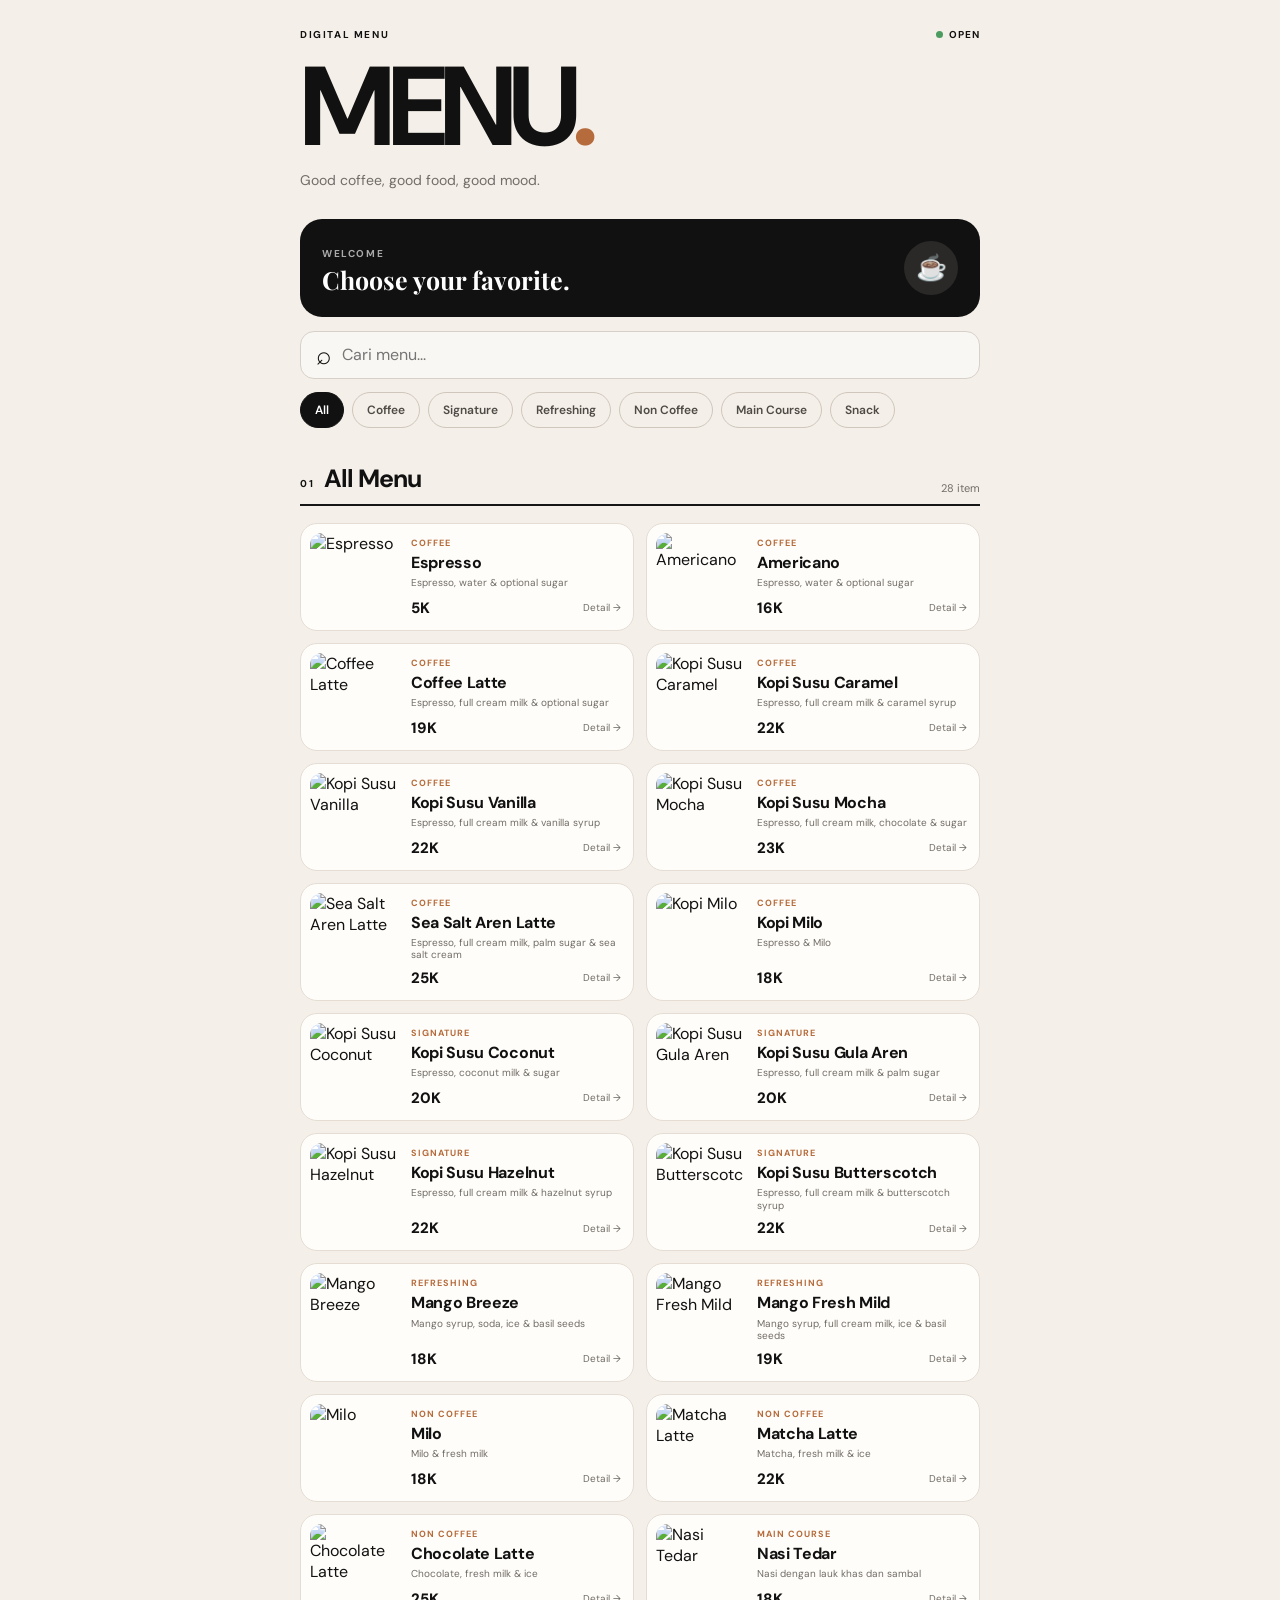
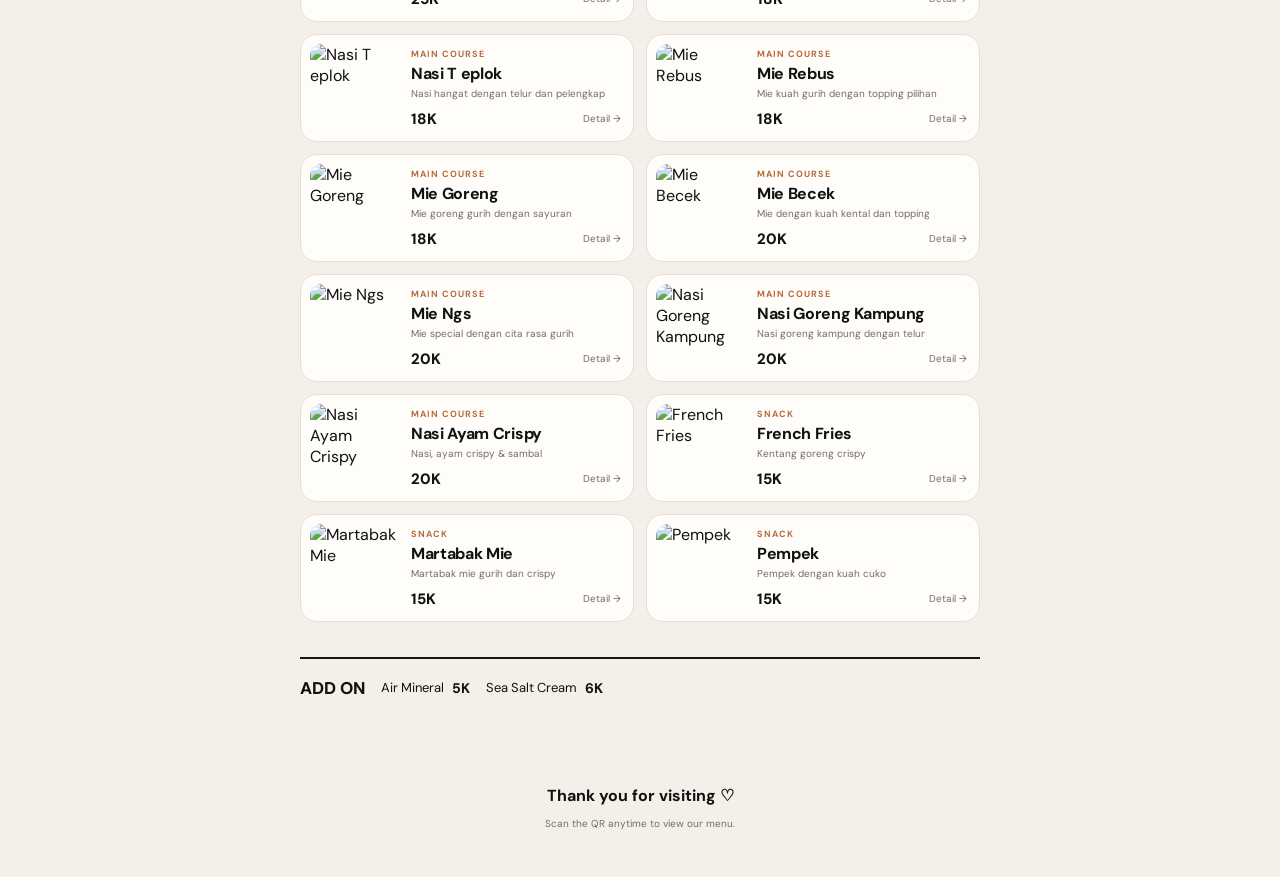
==== index.html @ cabe8463 "Add files via upload" ====
<!DOCTYPE html>
<html lang="id">
<head>
  <meta charset="UTF-8">
  <meta name="viewport" content="width=device-width, initial-scale=1.0, viewport-fit=cover">
  <meta name="theme-color" content="#f4efe8">
  <meta name="description" content="Digital menu coffee shop yang dapat dibuka melalui QR Code.">
  <title>MENU — Digital Menu</title>
  <link rel="preconnect" href="https://fonts.googleapis.com">
  <link rel="preconnect" href="https://fonts.gstatic.com" crossorigin>
  <link href="https://fonts.googleapis.com/css2?family=DM+Sans:wght@400;500;600;700&family=Playfair+Display:wght@700&display=swap" rel="stylesheet">
  <link rel="stylesheet" href="style.css">
</head>
<body>
  <header class="hero">
    <div class="hero-top">
      <span class="eyebrow">DIGITAL MENU</span>
      <span class="status-dot">OPEN</span>
    </div>
    <h1>MENU<span>.</span></h1>
    <p>Good coffee, good food, good mood.</p>
  </header>

  <main>
    <section class="welcome-card">
      <div>
        <span class="small-label">WELCOME</span>
        <h2>Choose your favorite.</h2>
      </div>
      <div class="cup-icon">☕</div>
    </section>

    <div class="search-wrap">
      <span>⌕</span>
      <input id="searchInput" type="search" placeholder="Cari menu..." aria-label="Cari menu">
    </div>

    <nav class="category-nav" id="categoryNav" aria-label="Kategori menu">
      <button class="category-btn active" data-category="all">All</button>
      <button class="category-btn" data-category="coffee">Coffee</button>
      <button class="category-btn" data-category="signature">Signature</button>
      <button class="category-btn" data-category="refreshing">Refreshing</button>
      <button class="category-btn" data-category="noncoffee">Non Coffee</button>
      <button class="category-btn" data-category="maincourse">Main Course</button>
      <button class="category-btn" data-category="snack">Snack</button>
    </nav>

    <section class="menu-section">
      <div class="section-heading">
        <div>
          <span class="section-number">01</span>
          <h2 id="sectionTitle">Coffee</h2>
        </div>
        <span id="itemCount" class="item-count"></span>
      </div>
      <div id="menuGrid" class="menu-grid"></div>
    </section>

    <section class="addon">
      <div class="addon-title">ADD ON</div>
      <div class="addon-item"><span>Air Mineral</span><strong>5K</strong></div>
      <div class="addon-item"><span>Sea Salt Cream</span><strong>6K</strong></div>
    </section>
  </main>

  <footer>
    <p>Thank you for visiting ♡</p>
    <small>Scan the QR anytime to view our menu.</small>
  </footer>

  <div id="detailModal" class="modal" aria-hidden="true">
    <div class="modal-backdrop" data-close="true"></div>
    <div class="modal-sheet">
      <button class="modal-close" data-close="true" aria-label="Tutup">×</button>
      <img id="modalImage" src="" alt="">
      <div class="modal-content">
        <span id="modalCategory" class="modal-category"></span>
        <h2 id="modalName"></h2>
        <p id="modalDescription"></p>
        <strong id="modalPrice" class="modal-price"></strong>
      </div>
    </div>
  </div>

  <script src="script.js"></script>
</body>
</html>
---- style.css ----
* {
  box-sizing: border-box;
  margin: 0;
  padding: 0;
}

:root {
  --bg: #f4efe8;
  --card: #fffdf9;
  --ink: #111111;
  --muted: #716d67;
  --line: #161616;
  --accent: #b56b3c;
  --soft: #e9e0d6;
}

html {
  scroll-behavior: smooth;
}

body {
  min-height: 100vh;
  background: var(--bg);
  color: var(--ink);
  font-family: "DM Sans", Arial, sans-serif;
}

button,
input {
  font: inherit;
}

.hero {
  padding: 28px 20px 30px;
  max-width: 720px;
  margin: 0 auto;
}

.hero-top {
  display: flex;
  align-items: center;
  justify-content: space-between;
  margin-bottom: 22px;
}

.eyebrow,
.small-label,
.section-number {
  font-size: 10px;
  font-weight: 700;
  letter-spacing: .16em;
}

.status-dot {
  font-size: 10px;
  font-weight: 700;
  letter-spacing: .1em;
  display: inline-flex;
  align-items: center;
  gap: 6px;
}

.status-dot::before {
  content: "";
  width: 7px;
  height: 7px;
  border-radius: 50%;
  background: #4c9b60;
}

.hero h1 {
  font-size: clamp(64px, 19vw, 112px);
  line-height: .8;
  letter-spacing: -.065em;
  font-weight: 700;
}

.hero h1 span {
  color: var(--accent);
}

.hero p {
  margin-top: 18px;
  color: var(--muted);
  font-size: 14px;
}

main {
  max-width: 720px;
  margin: 0 auto;
  padding: 0 20px 40px;
}

.welcome-card {
  background: var(--ink);
  color: white;
  border-radius: 22px;
  padding: 22px;
  display: flex;
  align-items: center;
  justify-content: space-between;
  margin-bottom: 14px;
}

.welcome-card h2 {
  margin-top: 5px;
  font-family: "Playfair Display", Georgia, serif;
  font-size: 25px;
  line-height: 1.05;
}

.welcome-card .small-label {
  color: #aaa;
}

.cup-icon {
  width: 54px;
  height: 54px;
  border-radius: 50%;
  display: grid;
  place-items: center;
  background: #2a2927;
  font-size: 25px;
}

.search-wrap {
  height: 48px;
  display: flex;
  align-items: center;
  gap: 10px;
  padding: 0 15px;
  border: 1px solid #d7d0c8;
  background: rgba(255,255,255,.5);
  border-radius: 14px;
  margin-bottom: 13px;
}

.search-wrap span {
  font-size: 26px;
  line-height: 1;
}

.search-wrap input {
  width: 100%;
  border: 0;
  outline: 0;
  background: transparent;
  color: var(--ink);
}

.category-nav {
  display: flex;
  gap: 8px;
  overflow-x: auto;
  scrollbar-width: none;
  padding-bottom: 4px;
  margin-bottom: 30px;
}

.category-nav::-webkit-scrollbar {
  display: none;
}

.category-btn {
  flex: 0 0 auto;
  border: 1px solid #cfc6bc;
  background: transparent;
  color: #4e4a45;
  border-radius: 999px;
  padding: 9px 14px;
  font-size: 12px;
  font-weight: 600;
  cursor: pointer;
}

.category-btn.active {
  background: var(--ink);
  border-color: var(--ink);
  color: white;
}

.section-heading {
  display: flex;
  justify-content: space-between;
  align-items: end;
  border-bottom: 2px solid var(--line);
  padding-bottom: 9px;
  margin-bottom: 17px;
}

.section-heading > div {
  display: flex;
  align-items: baseline;
  gap: 10px;
}

.section-heading h2 {
  font-size: 25px;
  letter-spacing: -.04em;
}

.item-count {
  font-size: 11px;
  color: var(--muted);
}

.menu-grid {
  display: grid;
  grid-template-columns: 1fr;
  gap: 12px;
}

.menu-card {
  display: grid;
  grid-template-columns: 92px 1fr;
  gap: 13px;
  background: var(--card);
  border: 1px solid #e5ddd4;
  border-radius: 17px;
  padding: 9px;
  cursor: pointer;
  transition: transform .2s ease, box-shadow .2s ease;
}

.menu-card:active {
  transform: scale(.985);
}

.menu-card:hover {
  box-shadow: 0 8px 25px rgba(30, 22, 16, .07);
}

.menu-card img {
  width: 92px;
  height: 92px;
  border-radius: 12px;
  object-fit: cover;
}

.menu-info {
  min-width: 0;
  padding: 4px 3px 3px 0;
  display: flex;
  flex-direction: column;
}

.menu-category {
  color: var(--accent);
  font-size: 9px;
  font-weight: 700;
  letter-spacing: .11em;
  text-transform: uppercase;
  margin-bottom: 5px;
}

.menu-name {
  font-size: 16px;
  font-weight: 700;
  line-height: 1.15;
  letter-spacing: -.02em;
}

.menu-desc {
  color: var(--muted);
  font-size: 10px;
  line-height: 1.25;
  margin-top: 5px;
  display: -webkit-box;
  -webkit-line-clamp: 2;
  -webkit-box-orient: vertical;
  overflow: hidden;
}

.menu-bottom {
  margin-top: auto;
  padding-top: 6px;
  display: flex;
  justify-content: space-between;
  align-items: center;
}

.price {
  font-size: 15px;
  font-weight: 800;
}

.detail-link {
  font-size: 10px;
  color: var(--muted);
}

.addon {
  margin-top: 35px;
  padding: 18px 0;
  border-top: 2px solid var(--line);
  display: flex;
  align-items: center;
  gap: 16px;
  flex-wrap: wrap;
}

.addon-title {
  font-weight: 800;
  font-size: 17px;
}

.addon-item {
  display: flex;
  align-items: center;
  gap: 8px;
  font-size: 13px;
}

.addon-item strong {
  font-size: 14px;
}

footer {
  text-align: center;
  padding: 28px 20px 45px;
  color: var(--muted);
}

footer p {
  color: var(--ink);
  font-weight: 700;
  margin-bottom: 5px;
}

footer small {
  font-size: 10px;
}

.modal {
  position: fixed;
  inset: 0;
  z-index: 50;
  display: none;
}

.modal.show {
  display: block;
}

.modal-backdrop {
  position: absolute;
  inset: 0;
  background: rgba(0,0,0,.55);
  backdrop-filter: blur(4px);
}

.modal-sheet {
  position: absolute;
  left: 50%;
  bottom: 0;
  width: min(100%, 720px);
  transform: translateX(-50%);
  background: var(--card);
  border-radius: 24px 24px 0 0;
  overflow: hidden;
  animation: slideUp .25s ease;
}

.modal-sheet > img {
  width: 100%;
  height: 230px;
  object-fit: cover;
}

.modal-content {
  padding: 20px 22px 28px;
}

.modal-category {
  color: var(--accent);
  font-size: 10px;
  font-weight: 800;
  letter-spacing: .12em;
  text-transform: uppercase;
}

.modal-content h2 {
  font-size: 28px;
  margin: 5px 0 7px;
}

.modal-content p {
  color: var(--muted);
  font-size: 13px;
  line-height: 1.5;
}

.modal-price {
  display: block;
  margin-top: 17px;
  font-size: 20px;
}

.modal-close {
  position: absolute;
  z-index: 2;
  top: 12px;
  right: 12px;
  width: 38px;
  height: 38px;
  border: 0;
  border-radius: 50%;
  background: rgba(0,0,0,.6);
  color: white;
  font-size: 25px;
  cursor: pointer;
}

.empty {
  padding: 35px 10px;
  text-align: center;
  color: var(--muted);
  font-size: 13px;
}

@keyframes slideUp {
  from { transform: translate(-50%, 30px); opacity: 0; }
  to { transform: translate(-50%, 0); opacity: 1; }
}

@media (min-width: 600px) {
  .menu-grid {
    grid-template-columns: 1fr 1fr;
  }

  .menu-card {
    grid-template-columns: 88px 1fr;
  }

  .menu-card img {
    width: 88px;
    height: 88px;
  }
}
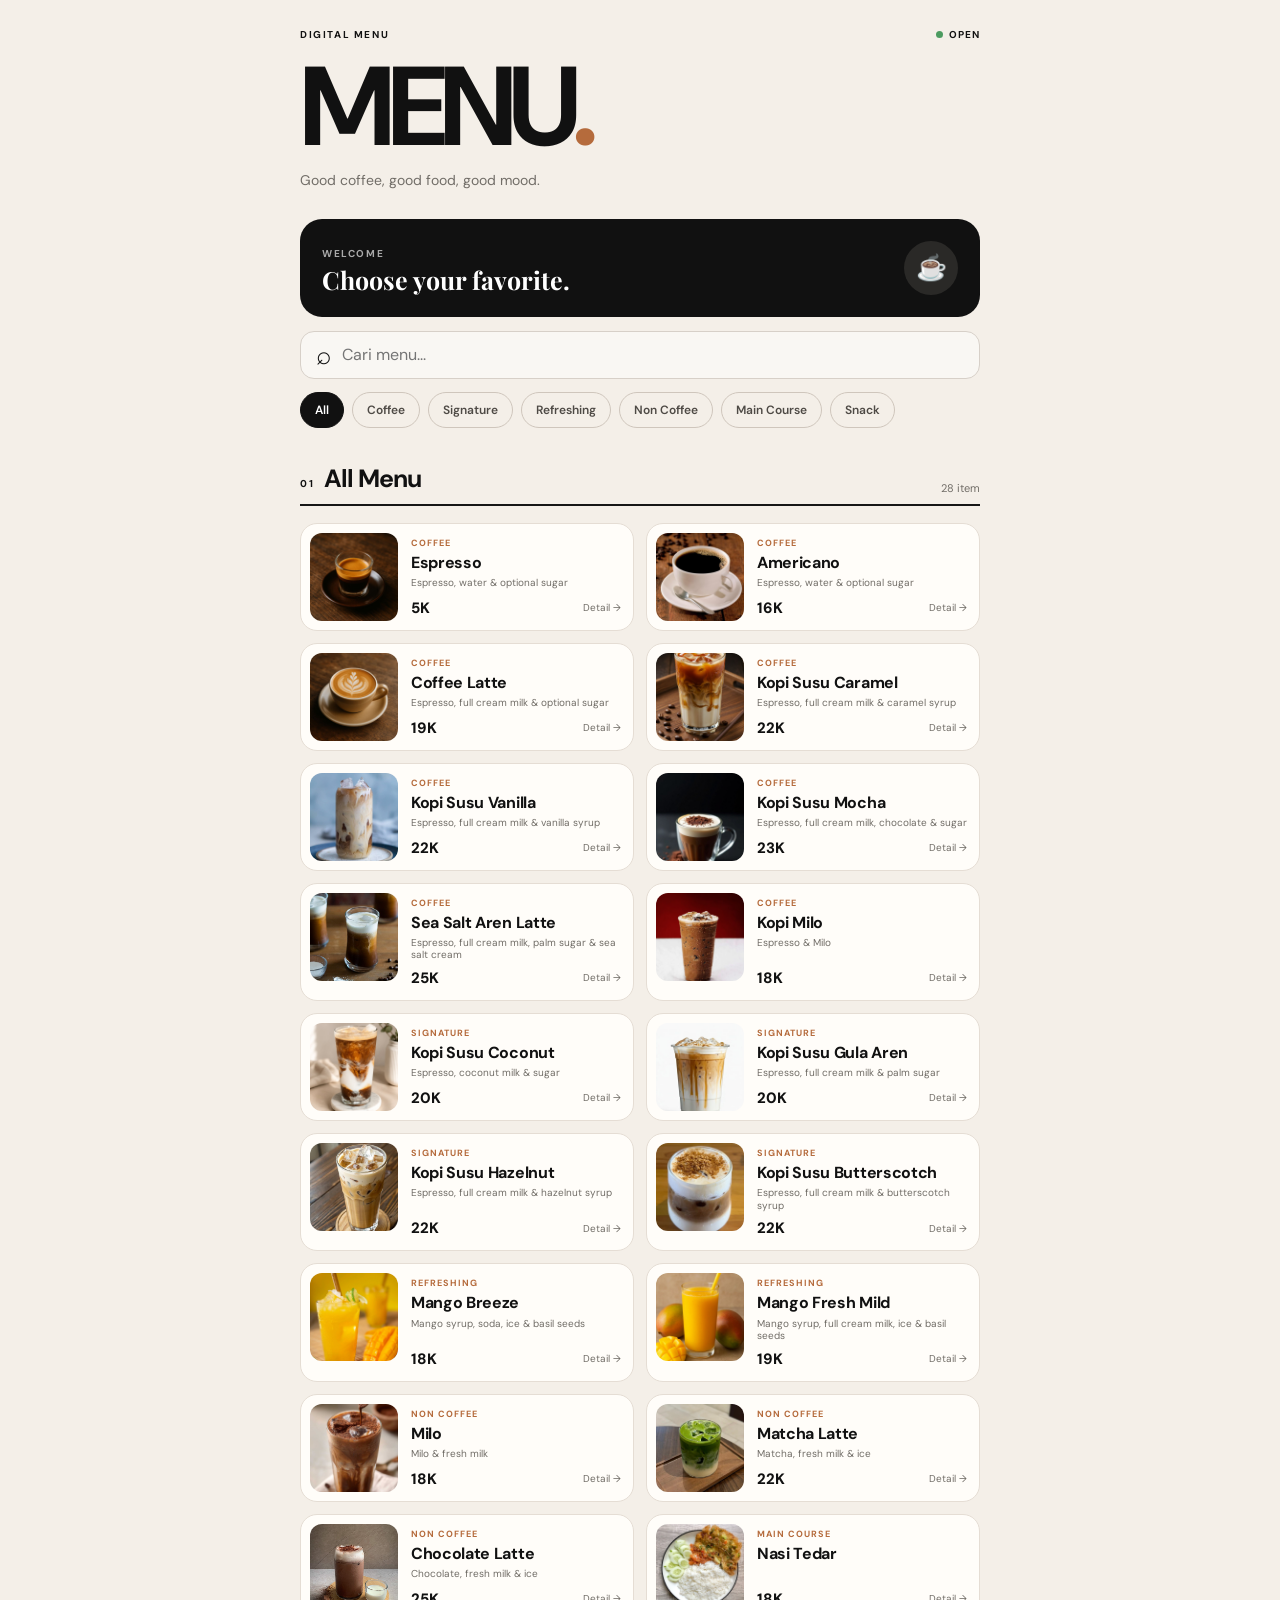
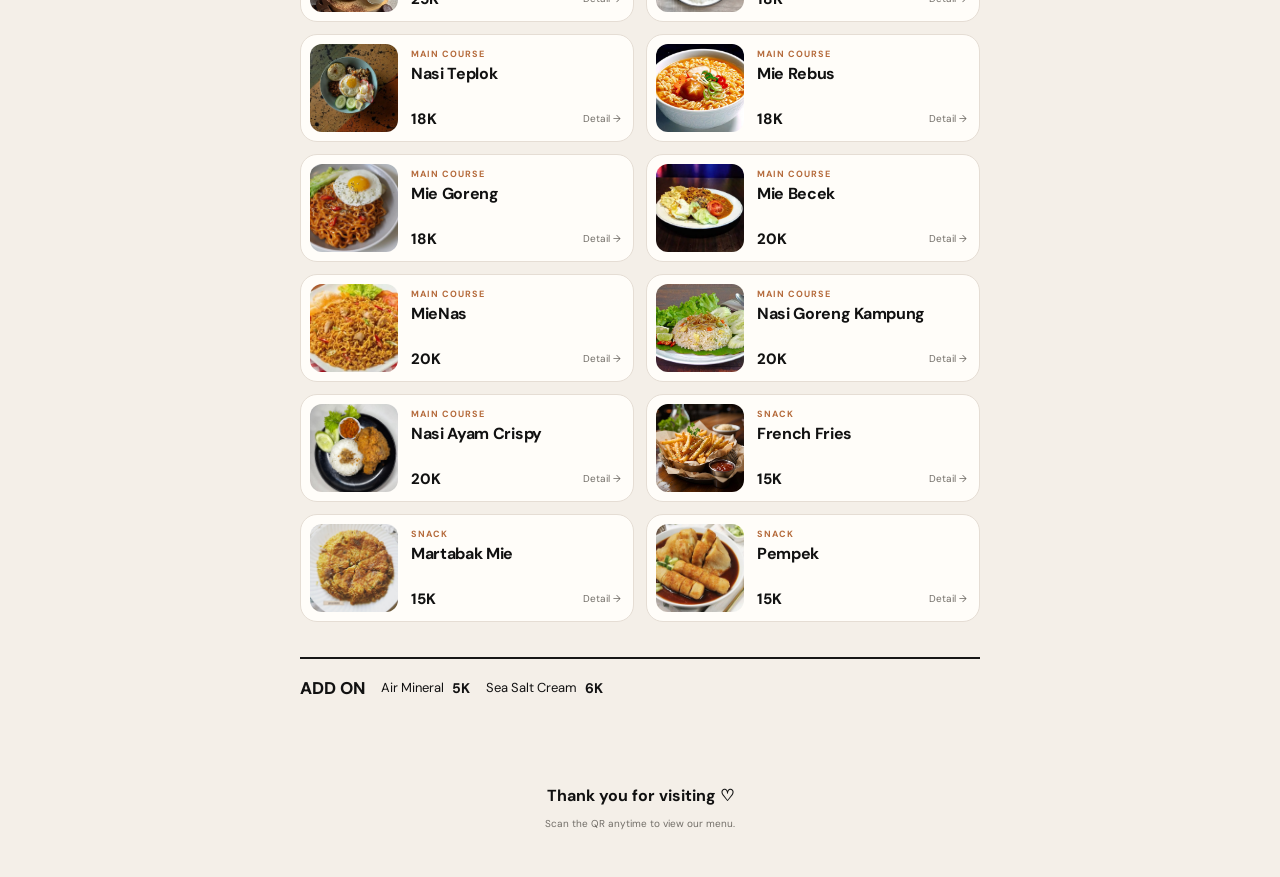
==== commit b3945f63: "Update menu description" ====
--- a/index.html
+++ b/index.html
@@ -5,7 +5,7 @@
   <meta name="viewport" content="width=device-width, initial-scale=1.0, viewport-fit=cover">
   <meta name="theme-color" content="#f4efe8">
   <meta name="description" content="Digital menu coffee shop yang dapat dibuka melalui QR Code.">
-  <title>MENU — Digital Menu</title>
+  <title>MENU</title>
   <link rel="preconnect" href="https://fonts.googleapis.com">
   <link rel="preconnect" href="https://fonts.gstatic.com" crossorigin>
   <link href="https://fonts.googleapis.com/css2?family=DM+Sans:wght@400;500;600;700&family=Playfair+Display:wght@700&display=swap" rel="stylesheet">
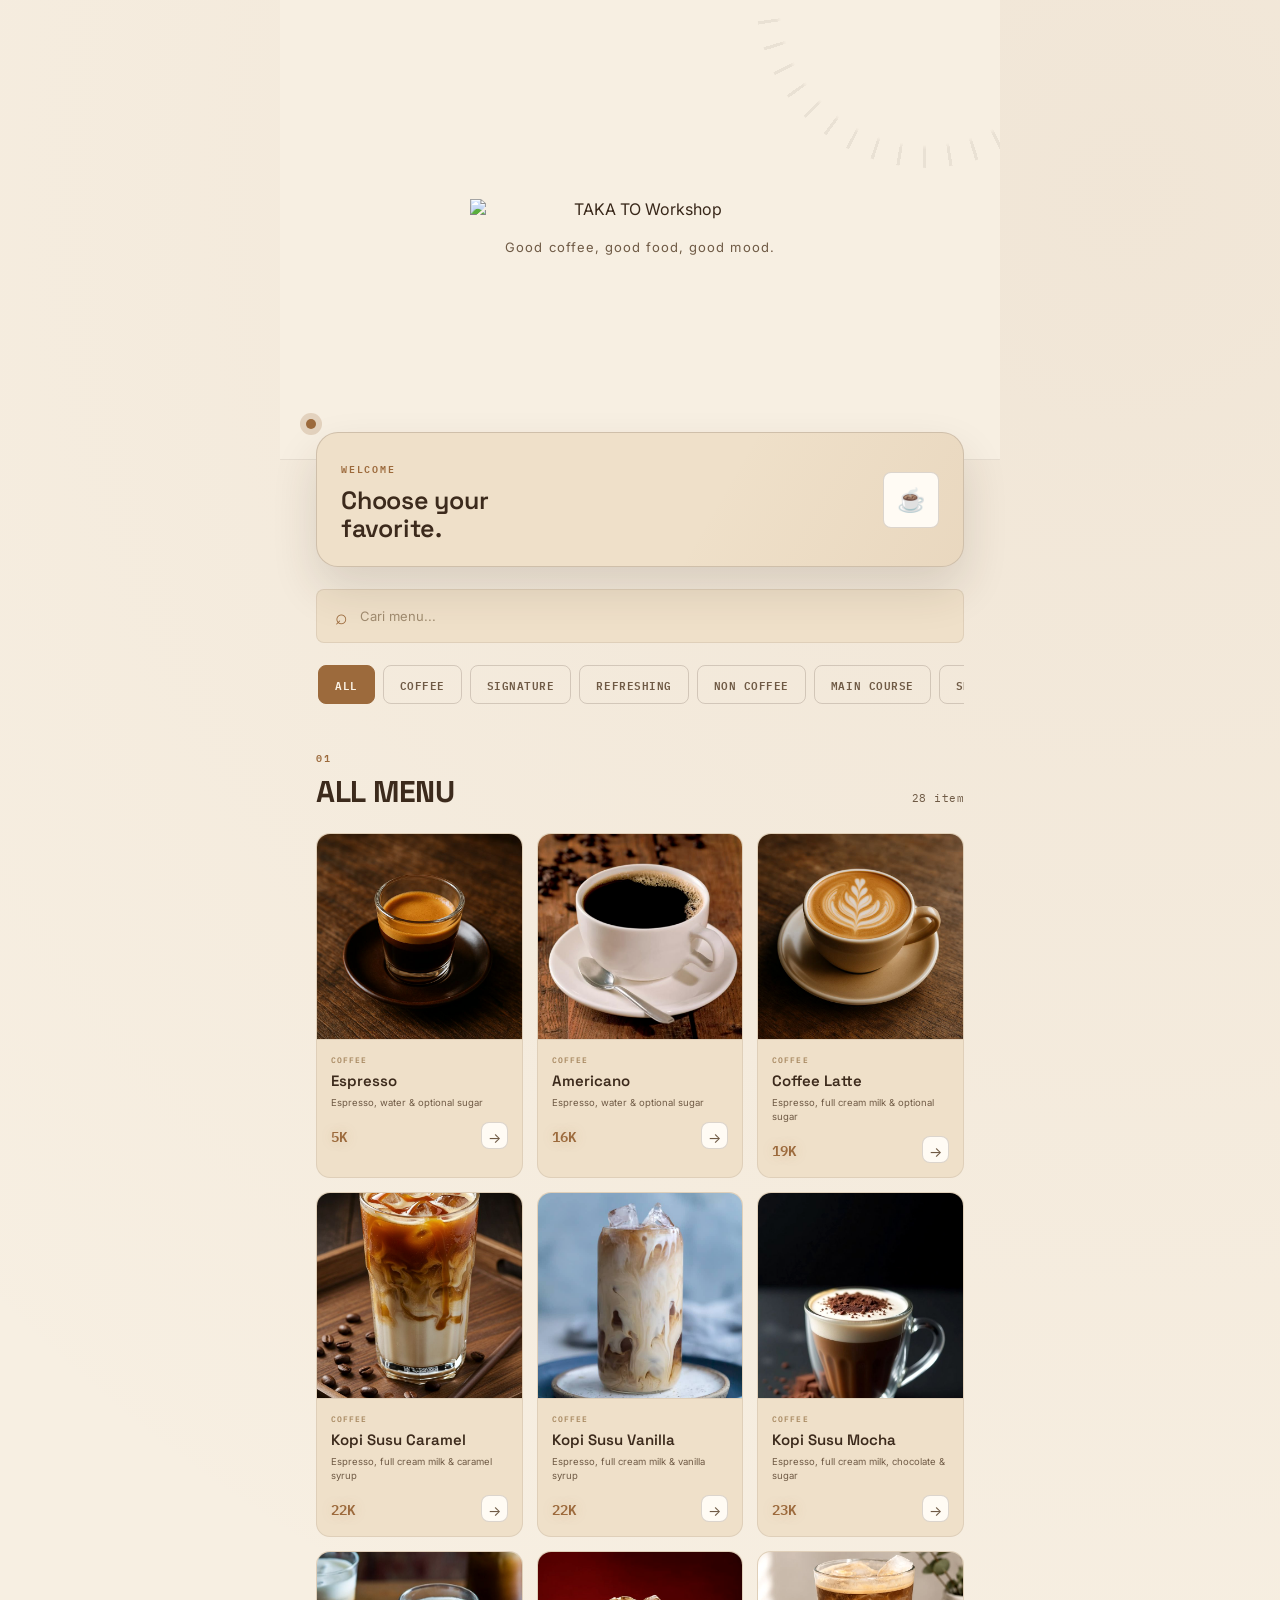
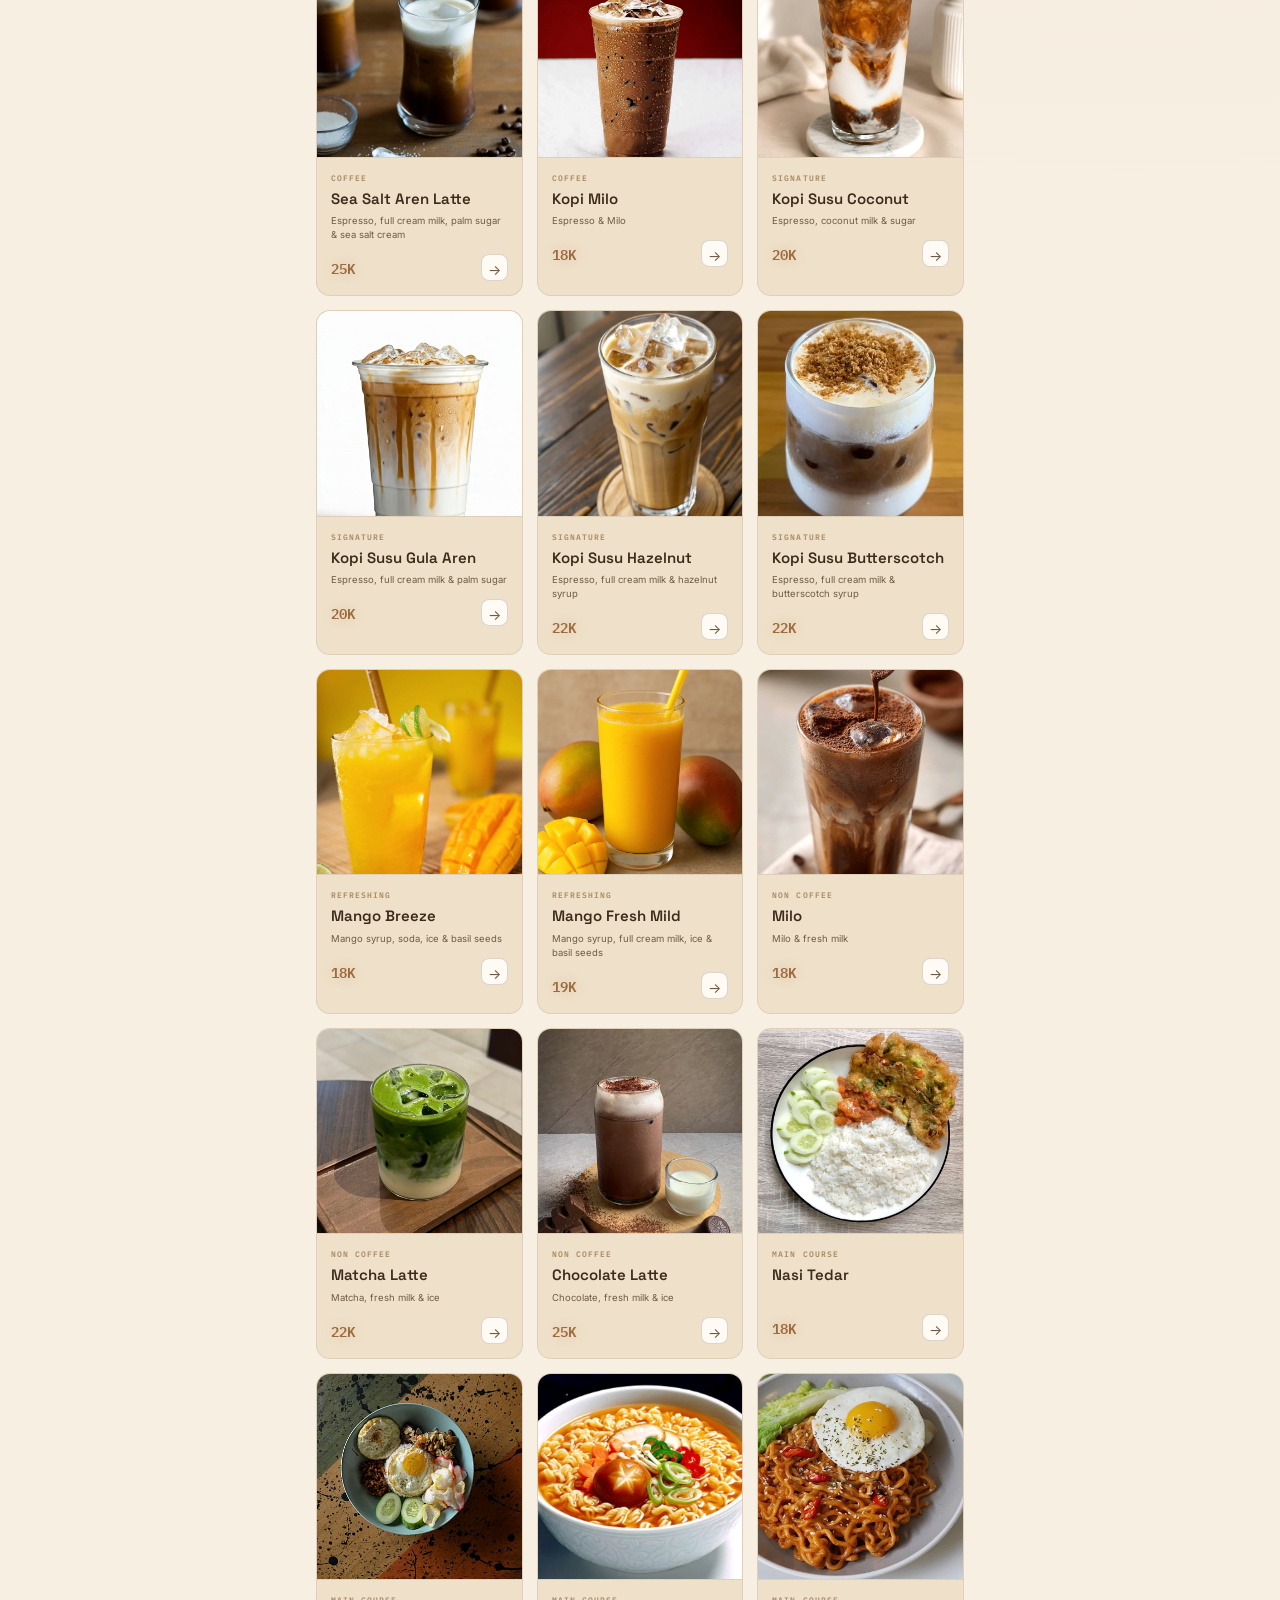
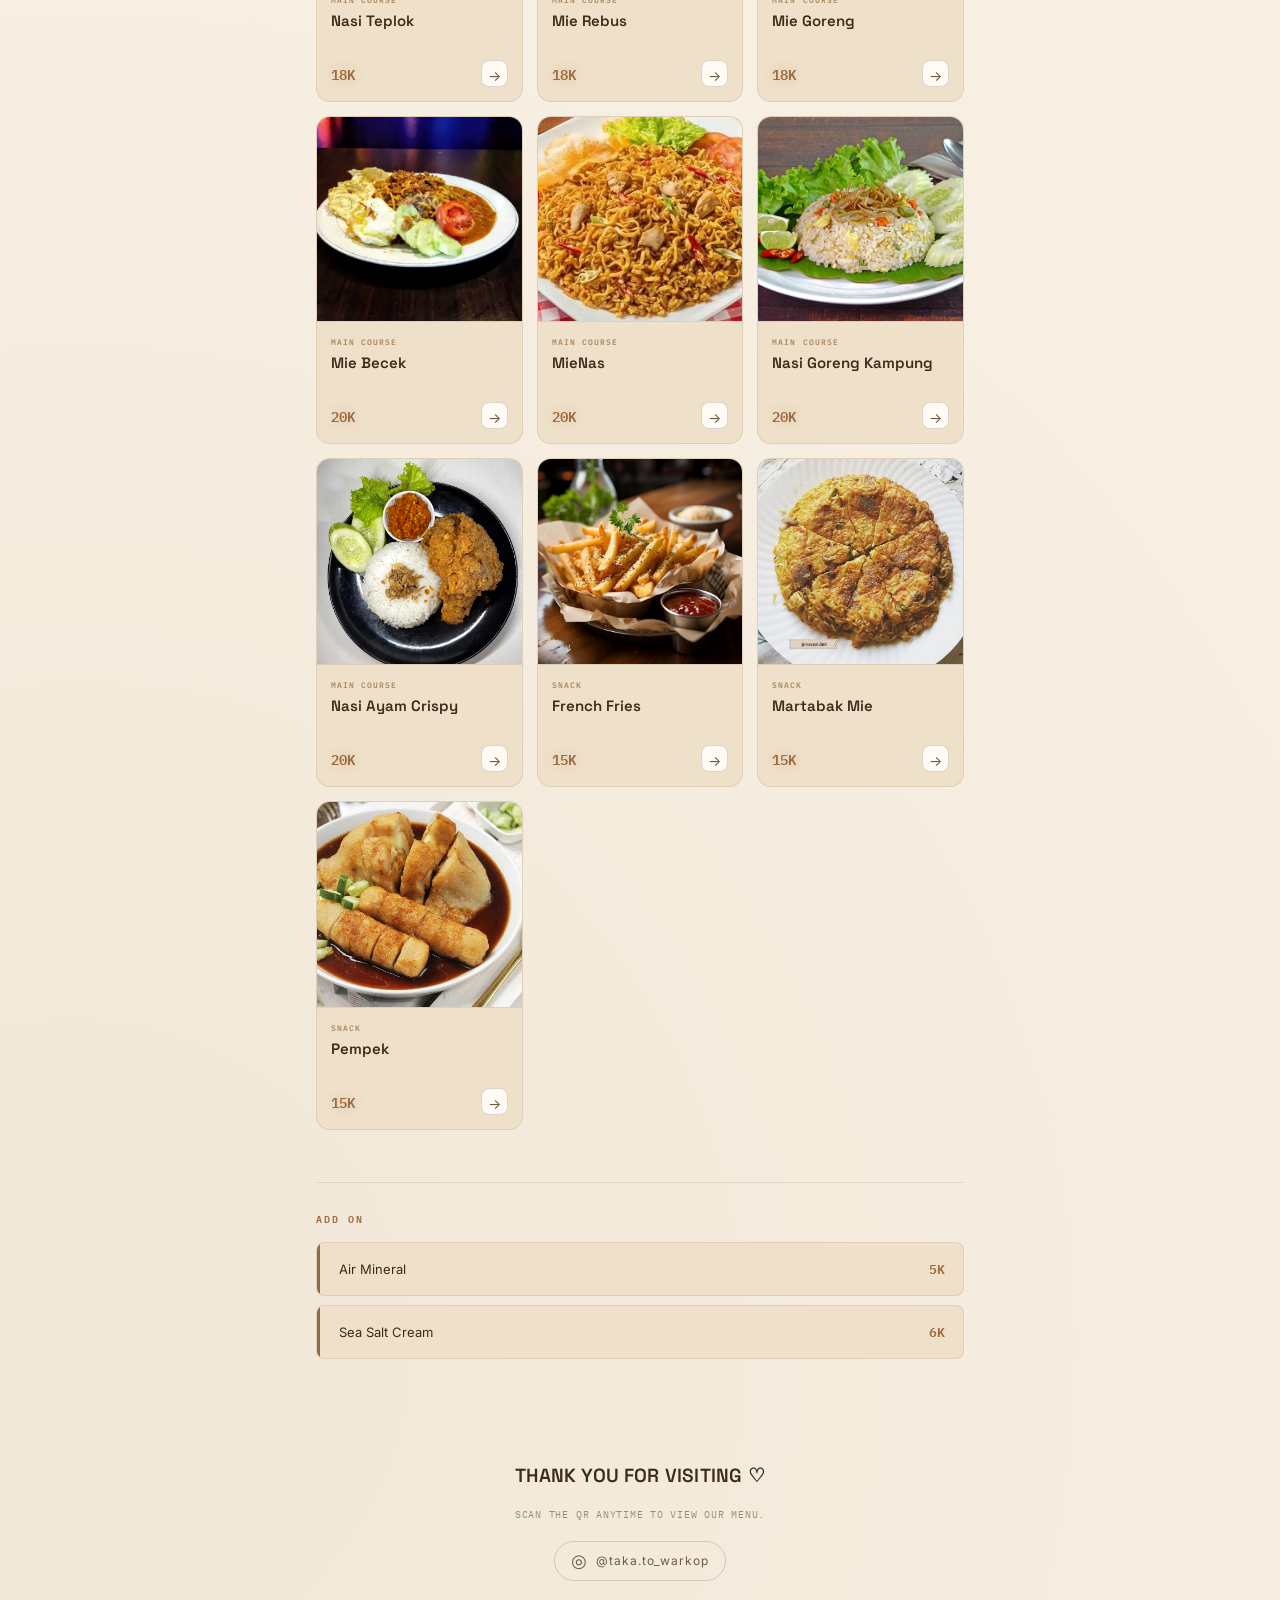
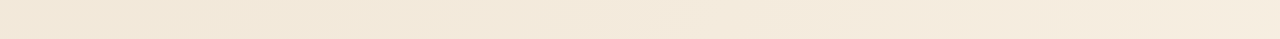
==== commit 9e24f196: "Add files via upload" ====
--- a/index.html
+++ b/index.html
@@ -1,87 +1,244 @@
-<!DOCTYPE html>
-<html lang="id">
-<head>
-  <meta charset="UTF-8">
-  <meta name="viewport" content="width=device-width, initial-scale=1.0, viewport-fit=cover">
-  <meta name="theme-color" content="#f4efe8">
-  <meta name="description" content="Digital menu coffee shop yang dapat dibuka melalui QR Code.">
-  <title>MENU</title>
-  <link rel="preconnect" href="https://fonts.googleapis.com">
-  <link rel="preconnect" href="https://fonts.gstatic.com" crossorigin>
-  <link href="https://fonts.googleapis.com/css2?family=DM+Sans:wght@400;500;600;700&family=Playfair+Display:wght@700&display=swap" rel="stylesheet">
-  <link rel="stylesheet" href="style.css">
-</head>
-<body>
-  <header class="hero">
-    <div class="hero-top">
-      <span class="eyebrow">DIGITAL MENU</span>
-      <span class="status-dot">OPEN</span>
-    </div>
-    <h1>MENU<span>.</span></h1>
-    <p>Good coffee, good food, good mood.</p>
-  </header>
-
-  <main>
-    <section class="welcome-card">
-      <div>
-        <span class="small-label">WELCOME</span>
-        <h2>Choose your favorite.</h2>
-      </div>
-      <div class="cup-icon">☕</div>
-    </section>
-
-    <div class="search-wrap">
-      <span>⌕</span>
-      <input id="searchInput" type="search" placeholder="Cari menu..." aria-label="Cari menu">
-    </div>
-
-    <nav class="category-nav" id="categoryNav" aria-label="Kategori menu">
-      <button class="category-btn active" data-category="all">All</button>
-      <button class="category-btn" data-category="coffee">Coffee</button>
-      <button class="category-btn" data-category="signature">Signature</button>
-      <button class="category-btn" data-category="refreshing">Refreshing</button>
-      <button class="category-btn" data-category="noncoffee">Non Coffee</button>
-      <button class="category-btn" data-category="maincourse">Main Course</button>
-      <button class="category-btn" data-category="snack">Snack</button>
-    </nav>
-
-    <section class="menu-section">
-      <div class="section-heading">
-        <div>
-          <span class="section-number">01</span>
-          <h2 id="sectionTitle">Coffee</h2>
-        </div>
-        <span id="itemCount" class="item-count"></span>
-      </div>
-      <div id="menuGrid" class="menu-grid"></div>
-    </section>
-
-    <section class="addon">
-      <div class="addon-title">ADD ON</div>
-      <div class="addon-item"><span>Air Mineral</span><strong>5K</strong></div>
-      <div class="addon-item"><span>Sea Salt Cream</span><strong>6K</strong></div>
-    </section>
-  </main>
-
-  <footer>
-    <p>Thank you for visiting ♡</p>
-    <small>Scan the QR anytime to view our menu.</small>
-  </footer>
-
-  <div id="detailModal" class="modal" aria-hidden="true">
-    <div class="modal-backdrop" data-close="true"></div>
-    <div class="modal-sheet">
-      <button class="modal-close" data-close="true" aria-label="Tutup">×</button>
-      <img id="modalImage" src="" alt="">
-      <div class="modal-content">
-        <span id="modalCategory" class="modal-category"></span>
-        <h2 id="modalName"></h2>
-        <p id="modalDescription"></p>
-        <strong id="modalPrice" class="modal-price"></strong>
-      </div>
-    </div>
-  </div>
-
-  <script src="script.js"></script>
-</body>
-</html>
+<!DOCTYPE html>
+<html lang="id">
+<head>
+  <meta charset="UTF-8">
+  <meta name="viewport" content="width=device-width, initial-scale=1.0, viewport-fit=cover">
+  <meta name="theme-color" content="#f7efe2">
+  <meta name="description" content="Digital menu coffee shop yang dapat dibuka melalui QR Code.">
+
+  <title>TAKATO - MENU</title>
+
+  <link rel="preconnect" href="https://fonts.googleapis.com">
+  <link rel="preconnect" href="https://fonts.gstatic.com" crossorigin>
+  <link href="https://fonts.googleapis.com/css2?family=DM+Sans:wght@400;500;600;700&family=Playfair+Display:wght@700&display=swap" rel="stylesheet">
+
+  <link rel="stylesheet" href="style.css">
+</head>
+
+<body>
+
+  <!-- HERO -->
+  <header class="hero">
+
+    <div class="logo-wrapper">
+      <img 
+        src="assets/logo-takato.png" 
+        alt="TAKA TO Workshop"
+        class="logo"
+      >
+    </div>
+
+    <p class="hero-description">
+      Good coffee, good food, good mood.
+    </p>
+
+  </header>
+
+
+  <main>
+
+    <!-- WELCOME -->
+    <section class="welcome-card">
+      <div>
+        <span class="small-label">WELCOME</span>
+        <h2>Choose your favorite.</h2>
+      </div>
+
+      <div class="cup-icon">☕</div>
+    </section>
+
+
+    <!-- SEARCH -->
+    <div class="search-wrap">
+      <span>⌕</span>
+
+      <input
+        id="searchInput"
+        type="search"
+        placeholder="Cari menu..."
+        aria-label="Cari menu"
+      >
+    </div>
+
+
+    <!-- CATEGORY -->
+    <nav
+      class="category-nav"
+      id="categoryNav"
+      aria-label="Kategori menu"
+    >
+
+      <button
+        class="category-btn active"
+        data-category="all"
+      >
+        All
+      </button>
+
+      <button
+        class="category-btn"
+        data-category="coffee"
+      >
+        Coffee
+      </button>
+
+      <button
+        class="category-btn"
+        data-category="signature"
+      >
+        Signature
+      </button>
+
+      <button
+        class="category-btn"
+        data-category="refreshing"
+      >
+        Refreshing
+      </button>
+
+      <button
+        class="category-btn"
+        data-category="noncoffee"
+      >
+        Non Coffee
+      </button>
+
+      <button
+        class="category-btn"
+        data-category="maincourse"
+      >
+        Main Course
+      </button>
+
+      <button
+        class="category-btn"
+        data-category="snack"
+      >
+        Snack
+      </button>
+
+    </nav>
+
+
+    <!-- MENU -->
+    <section class="menu-section">
+
+      <div class="section-heading">
+
+        <div>
+          <span class="section-number">01</span>
+
+          <h2 id="sectionTitle">
+            Coffee
+          </h2>
+        </div>
+
+        <span
+          id="itemCount"
+          class="item-count"
+        ></span>
+
+      </div>
+
+
+      <div
+        id="menuGrid"
+        class="menu-grid"
+      ></div>
+
+    </section>
+
+
+    <!-- ADD ON -->
+    <section class="addon">
+
+      <div class="addon-title">
+        ADD ON
+      </div>
+
+      <div class="addon-item">
+        <span>Air Mineral</span>
+        <strong>5K</strong>
+      </div>
+
+      <div class="addon-item">
+        <span>Sea Salt Cream</span>
+        <strong>6K</strong>
+      </div>
+
+    </section>
+
+  </main>
+
+
+  <!-- FOOTER -->
+<footer>
+  <p>Thank you for visiting ♡</p>
+  
+  <small>Scan the QR anytime to view our menu.</small>
+  
+  <a href="https://www.instagram.com/taka.to_warkop/" target="_blank" rel="noopener noreferrer" class="instagram-link">
+    <span class="instagram-icon">◎</span>
+    @taka.to_warkop
+  </a>
+</footer>
+
+
+  <!-- DETAIL MODAL -->
+  <div
+    id="detailModal"
+    class="modal"
+    aria-hidden="true"
+  >
+
+    <div
+      class="modal-backdrop"
+      data-close="true"
+    ></div>
+
+
+    <div class="modal-sheet">
+
+      <button
+        class="modal-close"
+        data-close="true"
+        aria-label="Tutup"
+      >
+        ×
+      </button>
+
+
+      <img
+        id="modalImage"
+        src=""
+        alt=""
+      >
+
+
+      <div class="modal-content">
+
+        <span
+          id="modalCategory"
+          class="modal-category"
+        ></span>
+
+        <h2 id="modalName"></h2>
+
+        <p id="modalDescription"></p>
+
+        <strong
+          id="modalPrice"
+          class="modal-price"
+        ></strong>
+
+      </div>
+
+    </div>
+
+  </div>
+
+
+  <script src="script.js"></script>
+
+</body>
+</html>
--- a/style.css
+++ b/style.css
@@ -1,439 +1,1130 @@
+@import url('https://fonts.googleapis.com/css2?family=Space+Grotesk:wght@500;600;700&family=Inter:wght@400;500;600&family=IBM+Plex+Mono:wght@500;600&display=swap');
+ 
+ 
+/* RESET & ROOT */
+ 
 * {
-  box-sizing: border-box;
   margin: 0;
   padding: 0;
-}
-
+  box-sizing: border-box;
+}
+ 
 :root {
-  --bg: #f4efe8;
-  --card: #fffdf9;
-  --ink: #111111;
-  --muted: #716d67;
-  --line: #161616;
-  --accent: #b56b3c;
-  --soft: #e9e0d6;
-}
-
+  /* -- ruang & panel: krem hangat, senada dengan latar logo -- */
+  --bg: #f7efe2;
+  --panel: #fffbf4;
+  --panel-soft: #efe0c9;
+  --panel-line: #ddc7a3;
+ 
+  /* -- teks: coklat kopi tua, senada dengan tinta logo -- */
+  --ink: #3c2a1c;
+  --ink-soft: #6f5a45;
+  --ink-faint: #a08b6f;
+ 
+  /* -- aksen coklat kopi (amber) & taupe lembut (steel) -- */
+  --amber: #9c6a3c;
+  --amber-dim: #7a4f28;
+  --amber-glow: rgba(156, 106, 60, 0.22);
+  --on-amber: #fbf3e6;
+ 
+  --steel: #a98a63;
+  --steel-dim: #8a6c4c;
+ 
+  --line: rgba(60, 42, 28, 0.09);
+  --line-strong: rgba(60, 42, 28, 0.18);
+ 
+  --radius-lg: 22px;
+  --radius-md: 14px;
+  --radius-sm: 8px;
+ 
+  --shadow: 0 22px 46px rgba(60, 42, 28, 0.14);
+ 
+  --font-display: "Space Grotesk", "Arial Narrow", sans-serif;
+  --font-body: "Inter", sans-serif;
+  --font-mono: "IBM Plex Mono", "Courier New", monospace;
+}
+ 
 html {
   scroll-behavior: smooth;
 }
-
+ 
+@media (prefers-reduced-motion: reduce) {
+  html {
+    scroll-behavior: auto;
+  }
+  * {
+    animation-duration: 0.01ms !important;
+    transition-duration: 0.01ms !important;
+  }
+}
+ 
 body {
   min-height: 100vh;
-  background: var(--bg);
+ 
+  background:
+    radial-gradient(circle at 88% 4%, rgba(156, 106, 60, 0.07), transparent 34%),
+    radial-gradient(circle at 6% 94%, rgba(169, 138, 99, 0.08), transparent 30%),
+    var(--bg);
+ 
   color: var(--ink);
-  font-family: "DM Sans", Arial, sans-serif;
-}
-
+ 
+  font-family: var(--font-body);
+}
+ 
+::selection {
+  background: var(--amber);
+  color: var(--on-amber);
+}
+ 
+img {
+  display: block;
+  width: 100%;
+  filter: saturate(0.94) contrast(1.03);
+}
+ 
 button,
 input {
   font: inherit;
-}
-
+  color: inherit;
+}
+ 
+button {
+  -webkit-tap-highlight-color: transparent;
+}
+ 
+a:focus-visible,
+button:focus-visible,
+input:focus-visible,
+.menu-card:focus-visible {
+  outline: 2px solid var(--amber);
+  outline-offset: 3px;
+}
+ 
+ 
+/* HERO */
+ 
 .hero {
-  padding: 28px 20px 30px;
+  position: relative;
   max-width: 720px;
+  min-height: 380px;
   margin: 0 auto;
-}
-
-.hero-top {
+  padding:
+    max(28px, env(safe-area-inset-top))
+    24px
+    42px;
+  display: flex;
+  flex-direction: column;
+  justify-content: space-between;
+  background: var(--bg);
+  color: var(--ink);
+  border-bottom: 1px solid var(--line);
+  overflow: hidden;
+}
+ 
+.hero::before {
+  content: "";
+  position: absolute;
+  width: 340px;
+  height: 340px;
+  top: -172px;
+  right: -96px;
+  border-radius: 50%;
+  background: repeating-conic-gradient(
+    from 0deg,
+    rgba(60, 42, 28, 0.07) 0deg 1.1deg,
+    transparent 1.1deg 9deg
+  );
+  -webkit-mask: radial-gradient(circle, transparent 61%, #000 63%, #000 100%);
+  mask: radial-gradient(circle, transparent 61%, #000 63%, #000 100%);
+}
+ 
+.hero::after {
+  content: "";
+  position: absolute;
+  width: 10px;
+  height: 10px;
+  border-radius: 50%;
+  background: var(--amber);
+  box-shadow: 0 0 0 6px var(--amber-glow);
+  bottom: 30px;
+  left: 26px;
+}
+ 
+ 
+/* LABELS */
+ 
+.small-label,
+.section-number {
+  font-family: var(--font-mono);
+  font-size: 10px;
+  font-weight: 600;
+  letter-spacing: 0.18em;
+  text-transform: uppercase;
+}
+ 
+ 
+/* =========================================
+   MAIN
+========================================= */
+ 
+main {
+  max-width: 720px;
+ 
+  margin: 0 auto;
+ 
+  padding: 0 18px 60px;
+}
+ 
+ 
+/* =========================================
+   WELCOME CARD
+   Kartu "batch readout", seperti label mesin
+   yang menampilkan nomor sesi hari ini.
+========================================= */
+ 
+.welcome-card {
+  position: relative;
+ 
   display: flex;
   align-items: center;
   justify-content: space-between;
+ 
+  margin-top: -28px;
+ 
+  padding: 24px 24px;
+ 
+  border-radius: var(--radius-lg);
+ 
+  background: var(--panel-soft);
+  border: 1px solid var(--line-strong);
+ 
+  color: var(--ink);
+ 
+  overflow: hidden;
+ 
+  box-shadow: var(--shadow);
+}
+ 
+.welcome-card::after {
+  content: "";
+ 
+  position: absolute;
+ 
+  inset: 0;
+ 
+  background: linear-gradient(120deg, transparent 60%, rgba(156, 106, 60, 0.07));
+ 
+  pointer-events: none;
+}
+ 
+.welcome-card .small-label {
+  color: var(--amber);
+}
+ 
+.welcome-card h2 {
+  margin-top: 9px;
+ 
+  max-width: 210px;
+ 
+  font-family: var(--font-display);
+  font-weight: 600;
+  font-size: 25px;
+  line-height: 1.12;
+  letter-spacing: -0.01em;
+}
+ 
+.cup-icon {
+  position: relative;
+  z-index: 2;
+ 
+  width: 56px;
+  height: 56px;
+ 
+  display: grid;
+  place-items: center;
+ 
+  border-radius: var(--radius-sm);
+ 
+  background: var(--panel);
+  border: 1px solid var(--line-strong);
+ 
+  font-size: 23px;
+}
+ 
+ 
+/* =========================================
+   SEARCH
+========================================= */
+ 
+.search-wrap {
+  height: 54px;
+ 
+  margin-top: 22px;
+ 
+  display: flex;
+  align-items: center;
+ 
+  gap: 12px;
+ 
+  padding: 0 18px;
+ 
+  background: var(--panel-soft);
+ 
+  border: 1px solid var(--line);
+ 
+  border-radius: var(--radius-sm);
+ 
+  transition: 0.22s;
+}
+ 
+.search-wrap:focus-within {
+  border-color: var(--amber);
+ 
+  box-shadow: 0 0 0 3px rgba(156, 106, 60, 0.16);
+}
+ 
+.search-wrap span {
+  color: var(--amber);
+ 
+  font-size: 21px;
+}
+ 
+.search-wrap input {
+  width: 100%;
+ 
+  border: none;
+  outline: none;
+ 
+  background: transparent;
+ 
+  color: var(--ink);
+ 
+  font-size: 13px;
+}
+ 
+.search-wrap input::placeholder {
+  color: var(--ink-faint);
+}
+ 
+ 
+/* =========================================
+   CATEGORY
+========================================= */
+ 
+.category-nav {
+  display: flex;
+ 
+  gap: 8px;
+ 
+  overflow-x: auto;
+ 
+  padding: 22px 2px 10px;
+ 
+  margin-bottom: 34px;
+ 
+  scrollbar-width: none;
+}
+ 
+.category-nav::-webkit-scrollbar {
+  display: none;
+}
+ 
+.category-btn {
+  flex: 0 0 auto;
+ 
+  padding: 9px 16px;
+ 
+  border-radius: var(--radius-sm);
+ 
+  border: 1px solid var(--line-strong);
+ 
+  background: transparent;
+ 
+  color: var(--ink-soft);
+ 
+  font-family: var(--font-mono);
+  font-size: 10.5px;
+  font-weight: 600;
+  letter-spacing: 0.05em;
+  text-transform: uppercase;
+ 
+  cursor: pointer;
+ 
+  transition: 0.2s ease;
+}
+ 
+.category-btn:hover {
+  border-color: var(--amber);
+  color: var(--amber);
+}
+ 
+.category-btn.active {
+  background: var(--amber);
+ 
+  border-color: var(--amber);
+ 
+  color: var(--on-amber);
+}
+ 
+ 
+/* =========================================
+   SECTION
+========================================= */
+ 
+.section-heading {
+  display: flex;
+ 
+  justify-content: space-between;
+ 
+  align-items: flex-end;
+ 
   margin-bottom: 22px;
 }
+ 
+.section-heading > div {
+  display: flex;
+  flex-direction: column;
+ 
+  gap: 6px;
+}
+ 
+.section-number {
+  color: var(--amber);
+}
+ 
+.section-heading h2 {
+  font-family: var(--font-display);
+  font-weight: 700;
+  text-transform: uppercase;
+  font-size: 30px;
+  letter-spacing: -0.01em;
+}
+ 
+.item-count {
+  color: var(--ink-soft);
+ 
+  font-family: var(--font-mono);
+  font-size: 10.5px;
+  letter-spacing: 0.04em;
+ 
+  padding-bottom: 6px;
+}
+ 
+ 
+/* =========================================
+   MENU GRID
+========================================= */
+ 
+.menu-grid {
+  display: grid;
+ 
+  grid-template-columns: repeat(2, minmax(0, 1fr));
+ 
+  gap: 14px;
+}
+ 
+ 
+/* =========================================
+   MENU CARD
+   Bingkai sudut ala viewfinder muncul saat hover,
+   seperti membidik satu menu di layar mesin.
+========================================= */
+ 
+.menu-card {
+  position: relative;
+ 
+  background: var(--panel-soft);
+ 
+  border: 1px solid var(--line);
+ 
+  border-radius: var(--radius-md);
+ 
+  overflow: hidden;
+ 
+  cursor: pointer;
+ 
+  transition:
+    transform 0.22s ease,
+    border-color 0.22s ease,
+    box-shadow 0.22s ease;
+}
+ 
+.menu-card:hover {
+  transform: translateY(-4px);
+ 
+  border-color: var(--line-strong);
+ 
+  box-shadow: 0 18px 34px rgba(60, 42, 28, 0.16);
+}
+ 
+.menu-card:active {
+  transform: scale(0.98);
+}
+ 
+/* sudut bracket kiri-atas & kanan-bawah, muncul saat hover */
+.menu-card::before,
+.menu-card::after {
+  content: "";
+ 
+  position: absolute;
+ 
+  width: 16px;
+  height: 16px;
+ 
+  z-index: 3;
+ 
+  opacity: 0;
+ 
+  transition: opacity 0.22s ease;
+ 
+  pointer-events: none;
+}
+ 
+.menu-card::before {
+  top: 8px;
+  left: 8px;
+ 
+  border-top: 2px solid var(--amber);
+  border-left: 2px solid var(--amber);
+}
+ 
+.menu-card::after {
+  bottom: 8px;
+  right: 8px;
+ 
+  border-bottom: 2px solid var(--amber);
+  border-right: 2px solid var(--amber);
+}
+ 
+.menu-card:hover::before,
+.menu-card:hover::after {
+  opacity: 1;
+}
+ 
+ 
+/* =========================================
+   IMAGE
+========================================= */
+ 
+.menu-card img {
+  width: 100%;
+ 
+  aspect-ratio: 1 / 1;
+ 
+  object-fit: cover;
+ 
+  transition: transform 0.4s ease, filter 0.4s ease;
+}
+ 
+.menu-card:hover img {
+  transform: scale(1.05);
+  filter: saturate(1.05) contrast(1.05);
+}
+ 
+ 
+/* =========================================
+   MENU INFO
+========================================= */
+ 
+.menu-info {
+  min-height: 122px;
+ 
+  padding: 14px;
+ 
+  display: flex;
+ 
+  flex-direction: column;
+ 
+  border-top: 1px solid var(--line);
+}
+ 
+.menu-category {
+  color: var(--steel);
+ 
+  font-family: var(--font-mono);
+  font-size: 8px;
+ 
+  font-weight: 600;
+ 
+  letter-spacing: 0.13em;
+ 
+  text-transform: uppercase;
+ 
+  margin-bottom: 6px;
+}
+ 
+.menu-name {
+  color: var(--ink);
+ 
+  font-family: var(--font-display);
+  font-size: 15px;
+  font-weight: 600;
+ 
+  line-height: 1.25;
+}
+ 
+.menu-desc {
+  margin-top: 6px;
+ 
+  color: var(--ink-soft);
+ 
+  font-size: 9.5px;
+ 
+  line-height: 1.45;
+ 
+  display: -webkit-box;
+ 
+  -webkit-line-clamp: 2;
+ 
+  -webkit-box-orient: vertical;
+ 
+  overflow: hidden;
+}
+ 
+ 
+/* =========================================
+   PRICE
+   Ditulis seperti angka pada layar readout.
+========================================= */
+ 
+.menu-bottom {
+  margin-top: auto;
+ 
+  padding-top: 12px;
+ 
+  display: flex;
+ 
+  align-items: center;
+ 
+  justify-content: space-between;
+}
+ 
+.price {
+  color: var(--amber);
+ 
+  font-family: var(--font-mono);
+  font-size: 14px;
+  font-weight: 600;
+ 
+  text-shadow: 0 0 14px var(--amber-glow);
+}
+ 
+.detail-link {
+  width: 27px;
+  height: 27px;
+ 
+  display: grid;
+ 
+  place-items: center;
+ 
+  border-radius: var(--radius-sm);
+ 
+  background: var(--panel);
+  border: 1px solid var(--line-strong);
+ 
+  color: var(--ink-soft);
+ 
+  font-size: 0;
+ 
+  transition: border-color 0.2s ease, color 0.2s ease;
+}
+ 
+.menu-card:hover .detail-link {
+  border-color: var(--amber);
+  color: var(--amber);
+}
+ 
+.detail-link::after {
+  content: "→";
+ 
+  font-size: 14px;
+}
+ 
+ 
+/* =========================================
+   ADD ON
+   Baris panel kontrol, dengan strip indikator
+   di sisi kiri.
+========================================= */
+ 
+.addon {
+  margin-top: 52px;
+ 
+  padding-top: 26px;
+ 
+  border-top: 1px solid var(--line);
+ 
+  display: grid;
+ 
+  gap: 9px;
+}
+ 
+.addon-title {
+  color: var(--amber);
+ 
+  font-family: var(--font-mono);
+  font-size: 10px;
+ 
+  font-weight: 600;
+ 
+  letter-spacing: 0.2em;
+ 
+  text-transform: uppercase;
+ 
+  margin-bottom: 6px;
+}
+ 
+.addon-item {
+  position: relative;
+ 
+  display: flex;
+ 
+  justify-content: space-between;
+ 
+  align-items: center;
+ 
+  gap: 12px;
+ 
+  padding: 15px 18px 15px 22px;
+ 
+  background: var(--panel-soft);
+ 
+  border: 1px solid var(--line);
+ 
+  border-radius: var(--radius-sm);
+ 
+  font-size: 13px;
+ 
+  overflow: hidden;
+ 
+  transition: border-color 0.2s ease;
+}
+ 
+.addon-item::before {
+  content: "";
+ 
+  position: absolute;
+ 
+  left: 0;
+  top: 0;
+  bottom: 0;
+ 
+  width: 3px;
+ 
+  background: var(--steel-dim);
+ 
+  transition: background 0.2s ease;
+}
+ 
+.addon-item:hover {
+  border-color: var(--line-strong);
+}
+ 
+.addon-item:hover::before {
+  background: var(--amber);
+}
+ 
+.addon-item strong {
+  color: var(--amber);
+ 
+  font-family: var(--font-mono);
+  font-weight: 600;
+}
+ 
+ 
+/* =========================================
+   FOOTER
+========================================= */
+ 
+footer {
+  max-width: 720px;
+  display: flex;
+  flex-direction: column;
+  align-items: center;
+  margin: auto;
+  gap: 12px;
+  padding: 44px 20px 58px;
+ 
+  text-align: center;
+}
+ 
+footer p {
+  font-family: var(--font-display);
+  font-weight: 600;
+  font-size: 19px;
+  text-transform: uppercase;
+  letter-spacing: 0.01em;
+  margin: 0; 
+  color: var(--ink);
+ 
+  margin-bottom: 8px;
+}
+ 
+footer small {
+  color: var(--ink-faint);
+ 
+  font-family: var(--font-mono);
+  font-size: 9.5px;
+  letter-spacing: 0.08em;
+  text-transform: uppercase;
+  margin: 0;
+  margin-bottom: 8px;
+}
 
-.eyebrow,
-.small-label,
-.section-number {
-  font-size: 10px;
-  font-weight: 700;
-  letter-spacing: .16em;
-}
-
-.status-dot {
-  font-size: 10px;
-  font-weight: 700;
-  letter-spacing: .1em;
+/* =========================================
+   INSTAGRAM LINK
+========================================= */
+.instagram-link {
   display: inline-flex;
   align-items: center;
-  gap: 6px;
-}
+  justify-content: center;
+  gap: 8px;
 
-.status-dot::before {
-  content: "";
-  width: 7px;
-  height: 7px;
-  border-radius: 50%;
-  background: #4c9b60;
-}
+  padding: 10px 16px;
 
-.hero h1 {
-  font-size: clamp(64px, 19vw, 112px);
-  line-height: .8;
-  letter-spacing: -.065em;
-  font-weight: 700;
-}
+  color: var(--ink-soft);
+  text-decoration: none;
 
-.hero h1 span {
-  color: var(--accent);
-}
+  font-size: 12px;
+  letter-spacing: 0.08em;
 
-.hero p {
-  margin-top: 18px;
-  color: var(--muted);
-  font-size: 14px;
-}
+  border: 1px solid var(--line-strong);
+  border-radius: 999px;
 
-main {
-  max-width: 720px;
-  margin: 0 auto;
-  padding: 0 20px 40px;
+  transition:
+    background 0.25s ease,
+    color 0.25s ease,
+    transform 0.25s ease;
 }
 
-.welcome-card {
-  background: var(--ink);
-  color: white;
-  border-radius: 22px;
-  padding: 22px;
-  display: flex;
-  align-items: center;
-  justify-content: space-between;
-  margin-bottom: 14px;
-}
+.instagram-link:hover {
+  background: var(--amber);
+  color: #fff;
 
-.welcome-card h2 {
-  margin-top: 5px;
-  font-family: "Playfair Display", Georgia, serif;
-  font-size: 25px;
-  line-height: 1.05;
+  transform: translateY(-2px);
 }
 
-.welcome-card .small-label {
-  color: #aaa;
-}
-
-.cup-icon {
-  width: 54px;
-  height: 54px;
-  border-radius: 50%;
-  display: grid;
-  place-items: center;
-  background: #2a2927;
-  font-size: 25px;
-}
-
-.search-wrap {
-  height: 48px;
-  display: flex;
-  align-items: center;
-  gap: 10px;
-  padding: 0 15px;
-  border: 1px solid #d7d0c8;
-  background: rgba(255,255,255,.5);
-  border-radius: 14px;
-  margin-bottom: 13px;
-}
-
-.search-wrap span {
-  font-size: 26px;
+.instagram-icon {
+  font-size: 18px;
   line-height: 1;
 }
-
-.search-wrap input {
-  width: 100%;
-  border: 0;
-  outline: 0;
-  background: transparent;
-  color: var(--ink);
-}
-
-.category-nav {
-  display: flex;
-  gap: 8px;
-  overflow-x: auto;
-  scrollbar-width: none;
-  padding-bottom: 4px;
-  margin-bottom: 30px;
-}
-
-.category-nav::-webkit-scrollbar {
-  display: none;
-}
-
-.category-btn {
-  flex: 0 0 auto;
-  border: 1px solid #cfc6bc;
-  background: transparent;
-  color: #4e4a45;
-  border-radius: 999px;
-  padding: 9px 14px;
-  font-size: 12px;
-  font-weight: 600;
-  cursor: pointer;
-}
-
-.category-btn.active {
-  background: var(--ink);
-  border-color: var(--ink);
-  color: white;
-}
-
-.section-heading {
-  display: flex;
-  justify-content: space-between;
-  align-items: end;
-  border-bottom: 2px solid var(--line);
-  padding-bottom: 9px;
-  margin-bottom: 17px;
-}
-
-.section-heading > div {
-  display: flex;
-  align-items: baseline;
-  gap: 10px;
-}
-
-.section-heading h2 {
-  font-size: 25px;
-  letter-spacing: -.04em;
-}
-
-.item-count {
-  font-size: 11px;
-  color: var(--muted);
-}
-
-.menu-grid {
-  display: grid;
-  grid-template-columns: 1fr;
-  gap: 12px;
-}
-
-.menu-card {
-  display: grid;
-  grid-template-columns: 92px 1fr;
-  gap: 13px;
-  background: var(--card);
-  border: 1px solid #e5ddd4;
-  border-radius: 17px;
-  padding: 9px;
-  cursor: pointer;
-  transition: transform .2s ease, box-shadow .2s ease;
-}
-
-.menu-card:active {
-  transform: scale(.985);
-}
-
-.menu-card:hover {
-  box-shadow: 0 8px 25px rgba(30, 22, 16, .07);
-}
-
-.menu-card img {
-  width: 92px;
-  height: 92px;
-  border-radius: 12px;
-  object-fit: cover;
-}
-
-.menu-info {
-  min-width: 0;
-  padding: 4px 3px 3px 0;
-  display: flex;
-  flex-direction: column;
-}
-
-.menu-category {
-  color: var(--accent);
-  font-size: 9px;
-  font-weight: 700;
-  letter-spacing: .11em;
-  text-transform: uppercase;
-  margin-bottom: 5px;
-}
-
-.menu-name {
-  font-size: 16px;
-  font-weight: 700;
-  line-height: 1.15;
-  letter-spacing: -.02em;
-}
-
-.menu-desc {
-  color: var(--muted);
-  font-size: 10px;
-  line-height: 1.25;
-  margin-top: 5px;
-  display: -webkit-box;
-  -webkit-line-clamp: 2;
-  -webkit-box-orient: vertical;
-  overflow: hidden;
-}
-
-.menu-bottom {
-  margin-top: auto;
-  padding-top: 6px;
-  display: flex;
-  justify-content: space-between;
-  align-items: center;
-}
-
-.price {
-  font-size: 15px;
-  font-weight: 800;
-}
-
-.detail-link {
-  font-size: 10px;
-  color: var(--muted);
-}
-
-.addon {
-  margin-top: 35px;
-  padding: 18px 0;
-  border-top: 2px solid var(--line);
-  display: flex;
-  align-items: center;
-  gap: 16px;
-  flex-wrap: wrap;
-}
-
-.addon-title {
-  font-weight: 800;
-  font-size: 17px;
-}
-
-.addon-item {
-  display: flex;
-  align-items: center;
-  gap: 8px;
-  font-size: 13px;
-}
-
-.addon-item strong {
-  font-size: 14px;
-}
-
-footer {
-  text-align: center;
-  padding: 28px 20px 45px;
-  color: var(--muted);
-}
-
-footer p {
-  color: var(--ink);
-  font-weight: 700;
-  margin-bottom: 5px;
-}
-
-footer small {
-  font-size: 10px;
-}
-
+ 
+ 
+/* =========================================
+   MODAL
+========================================= */
+ 
 .modal {
   position: fixed;
+ 
   inset: 0;
-  z-index: 50;
+ 
+  z-index: 999;
+ 
   display: none;
 }
-
+ 
 .modal.show {
   display: block;
 }
-
+ 
 .modal-backdrop {
   position: absolute;
+ 
   inset: 0;
-  background: rgba(0,0,0,.55);
-  backdrop-filter: blur(4px);
-}
-
+ 
+  background: rgba(40, 28, 18, 0.5);
+ 
+  backdrop-filter: blur(6px);
+}
+ 
 .modal-sheet {
   position: absolute;
+ 
   left: 50%;
   bottom: 0;
+ 
   width: min(100%, 720px);
+ 
   transform: translateX(-50%);
-  background: var(--card);
+ 
+  background: var(--panel);
+  border: 1px solid var(--line-strong);
+  border-bottom: none;
+ 
   border-radius: 24px 24px 0 0;
+ 
   overflow: hidden;
-  animation: slideUp .25s ease;
-}
-
+ 
+  animation: slideUp 0.35s cubic-bezier(.22, 1, .36, 1);
+}
+ 
 .modal-sheet > img {
-  width: 100%;
-  height: 230px;
+  height: 270px;
+ 
   object-fit: cover;
 }
-
+ 
 .modal-content {
-  padding: 20px 22px 28px;
-}
-
+  padding: 25px 23px 40px;
+}
+ 
 .modal-category {
-  color: var(--accent);
-  font-size: 10px;
-  font-weight: 800;
-  letter-spacing: .12em;
+  color: var(--steel);
+ 
+  font-family: var(--font-mono);
+  font-size: 9px;
+ 
+  font-weight: 600;
+ 
+  letter-spacing: 0.18em;
   text-transform: uppercase;
 }
-
+ 
 .modal-content h2 {
-  font-size: 28px;
-  margin: 5px 0 7px;
-}
-
+  margin-top: 9px;
+ 
+  font-family: var(--font-display);
+  font-weight: 700;
+  text-transform: uppercase;
+  font-size: 27px;
+  line-height: 1.14;
+}
+ 
 .modal-content p {
-  color: var(--muted);
+  margin-top: 10px;
+ 
+  color: var(--ink-soft);
+ 
   font-size: 13px;
-  line-height: 1.5;
-}
-
+ 
+  line-height: 1.65;
+}
+ 
 .modal-price {
-  display: block;
-  margin-top: 17px;
-  font-size: 20px;
-}
-
+  display: inline-block;
+ 
+  margin-top: 20px;
+ 
+  padding: 10px 20px;
+ 
+  border-radius: var(--radius-sm);
+ 
+  background: var(--panel-soft);
+  border: 1px solid var(--amber-dim);
+ 
+  color: var(--amber);
+ 
+  font-family: var(--font-mono);
+  font-size: 15px;
+  font-weight: 600;
+ 
+  text-shadow: 0 0 14px var(--amber-glow);
+}
+ 
 .modal-close {
   position: absolute;
+ 
+  z-index: 3;
+ 
+  top: 14px;
+  right: 14px;
+ 
+  width: 40px;
+  height: 40px;
+ 
+  border: 1px solid var(--line-strong);
+ 
+  border-radius: var(--radius-sm);
+ 
+  background: var(--panel-soft);
+ 
+  color: var(--ink);
+ 
+  font-size: 20px;
+ 
+  cursor: pointer;
+ 
+  transition: border-color 0.2s ease, transform 0.2s ease;
+}
+ 
+.modal-close:hover {
+  border-color: var(--amber);
+  transform: rotate(90deg);
+}
+ 
+ 
+/* =========================================
+   EMPTY
+========================================= */
+ 
+.empty {
+  grid-column: 1 / -1;
+ 
+  padding: 55px 20px;
+ 
+  text-align: center;
+ 
+  color: var(--ink-soft);
+ 
+  background: var(--panel-soft);
+ 
+  border: 1px dashed var(--line-strong);
+ 
+  border-radius: var(--radius-md);
+ 
+  font-family: var(--font-mono);
+  font-size: 12px;
+  letter-spacing: 0.03em;
+}
+ 
+ 
+/* =========================================
+   ANIMATION
+========================================= */
+ 
+@keyframes slideUp {
+  from {
+    transform: translate(-50%, 60px);
+    opacity: 0;
+  }
+ 
+  to {
+    transform: translate(-50%, 0);
+    opacity: 1;
+  }
+}
+ 
+ 
+/* =========================================
+   TABLET / DESKTOP
+========================================= */
+ 
+@media (min-width: 600px) {
+ 
+  .hero {
+    min-height: 460px;
+ 
+    padding-left: 36px;
+    padding-right: 36px;
+  }
+ 
+  main {
+    padding-left: 36px;
+    padding-right: 36px;
+  }
+ 
+  .menu-grid {
+    grid-template-columns: repeat(3, 1fr);
+  }
+ 
+}
+ 
+ 
+/* =========================================
+   SMALL MOBILE
+========================================= */
+ 
+@media (max-width: 380px) {
+ 
+  .hero {
+    min-height: 340px;
+  }
+ 
+  .hero h1 {
+    font-size: 58px;
+  }
+ 
+  .welcome-card h2 {
+    font-size: 22px;
+  }
+ 
+  .menu-grid {
+    gap: 10px;
+  }
+ 
+  .menu-info {
+    padding: 12px;
+  }
+ 
+  .menu-name {
+    font-size: 13px;
+  }
+ 
+}
+ 
+ 
+/* =========================================
+   TAKA TO LOGO
+   Hanya memperbaiki posisi logo dan warna
+========================================= */
+ 
+.hero {
+  align-items: center;
+  justify-content: center;
+  text-align: center;
+}
+ 
+.logo-wrapper {
+  position: relative;
   z-index: 2;
-  top: 12px;
-  right: 12px;
-  width: 38px;
-  height: 38px;
-  border: 0;
-  border-radius: 50%;
-  background: rgba(0,0,0,.6);
-  color: white;
-  font-size: 25px;
-  cursor: pointer;
+  width: 100%;
+  display: flex;
+  justify-content: center;
+  align-items: center;
+  margin: 12px 0 18px;
+}
+ 
+.logo {
+  width: min(340px, 82%);
+  max-height: 260px;
+  height: auto;
+ 
+  display: block;
+  object-fit: contain;
+ 
+  transition: transform 0.3s ease;
+}
+ 
+.logo:hover {
+  transform: scale(1.02);
+}
+ 
+.hero-description {
+  position: relative;
+  z-index: 2;
+ 
+  margin: 0;
+ 
+  color: var(--ink-soft);
+ 
+  font-size: 13px;
+  letter-spacing: 0.08em;
+  line-height: 1.55;
+}
+ 
+@media (max-width: 480px) {
+  .hero {
+    min-height: 340px;
+ 
+    padding:
+      max(24px, env(safe-area-inset-top))
+      18px
+      32px;
+  }
+ 
+  .logo-wrapper {
+    margin: 8px 0 16px;
+  }
+ 
+  .logo {
+    width: min(280px, 88%);
+    max-height: 220px;
+  }
+ 
+  .hero-description {
+    font-size: 11px;
+    letter-spacing: 0.06em;
+  }
 }
 
-.empty {
-  padding: 35px 10px;
-  text-align: center;
-  color: var(--muted);
-  font-size: 13px;
-}
-
-@keyframes slideUp {
-  from { transform: translate(-50%, 30px); opacity: 0; }
-  to { transform: translate(-50%, 0); opacity: 1; }
-}
-
-@media (min-width: 600px) {
-  .menu-grid {
-    grid-template-columns: 1fr 1fr;
-  }
-
-  .menu-card {
-    grid-template-columns: 88px 1fr;
-  }
-
-  .menu-card img {
-    width: 88px;
-    height: 88px;
-  }
-}
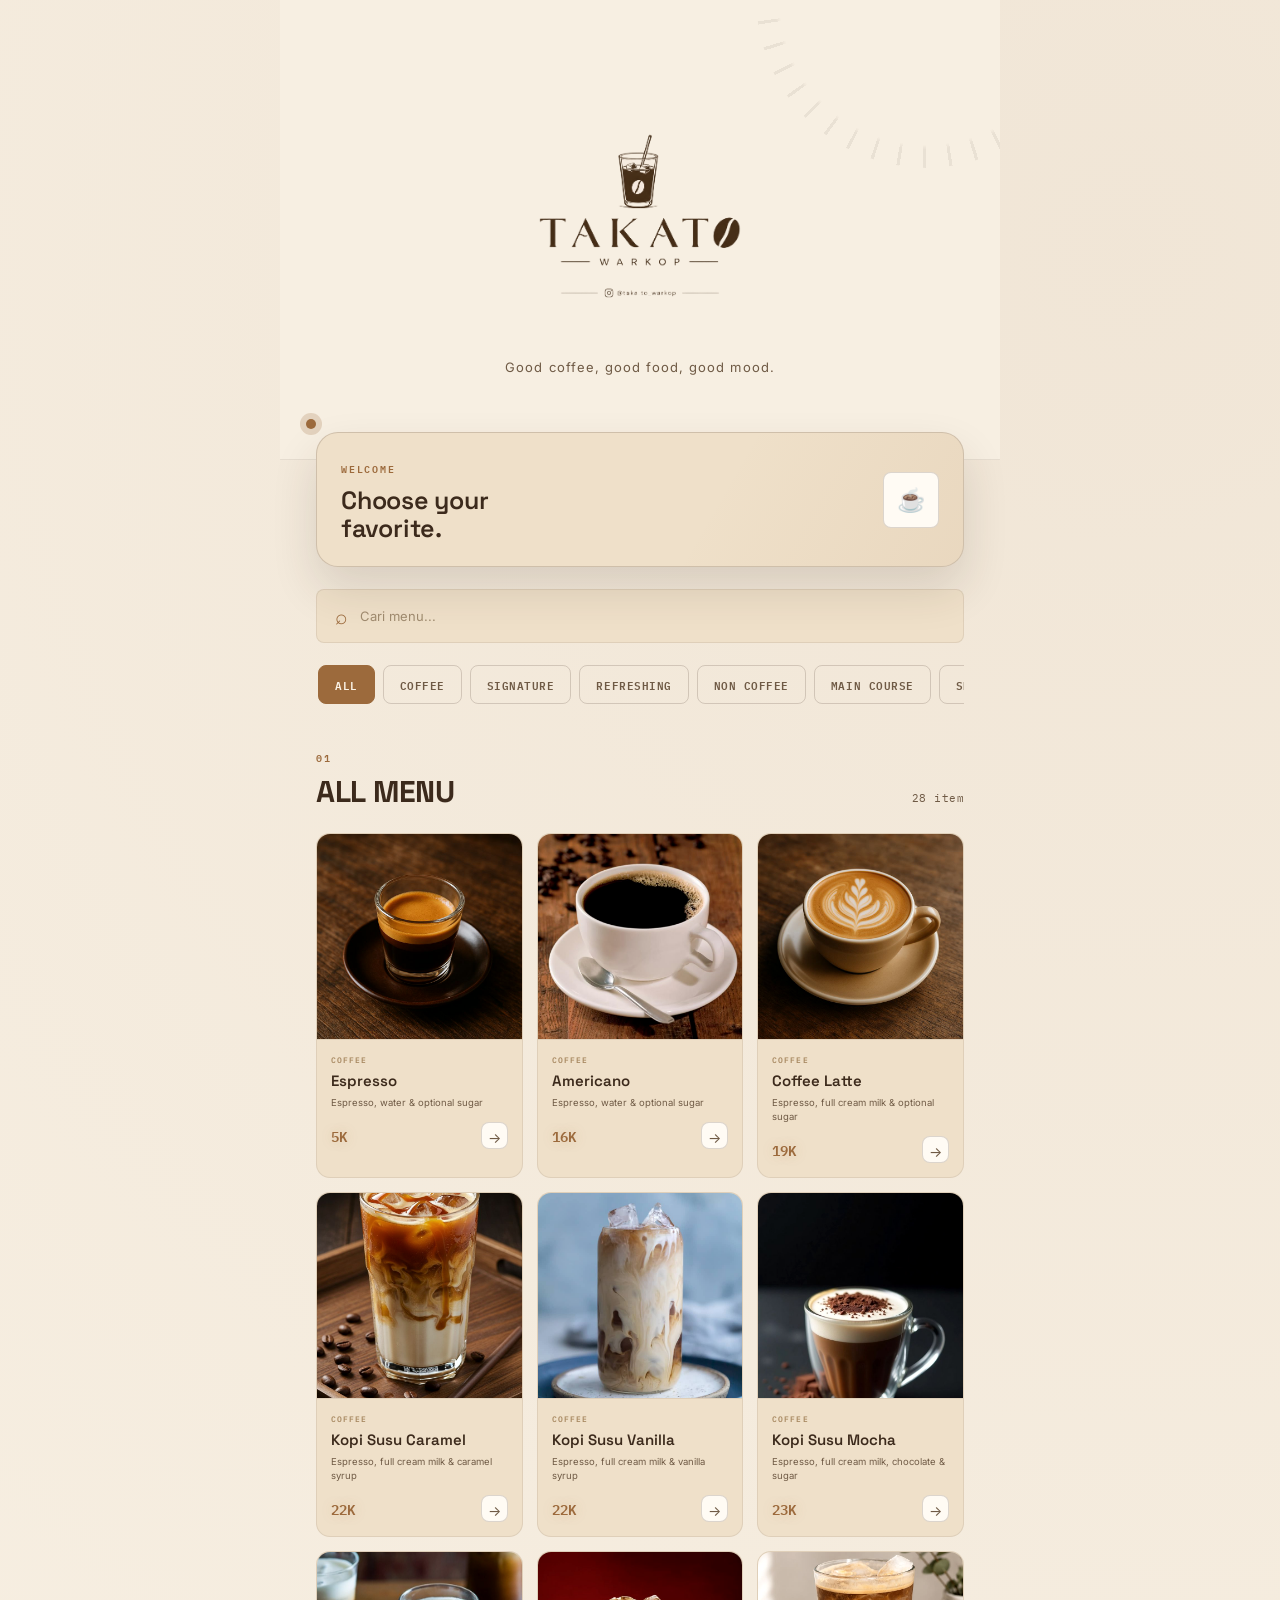
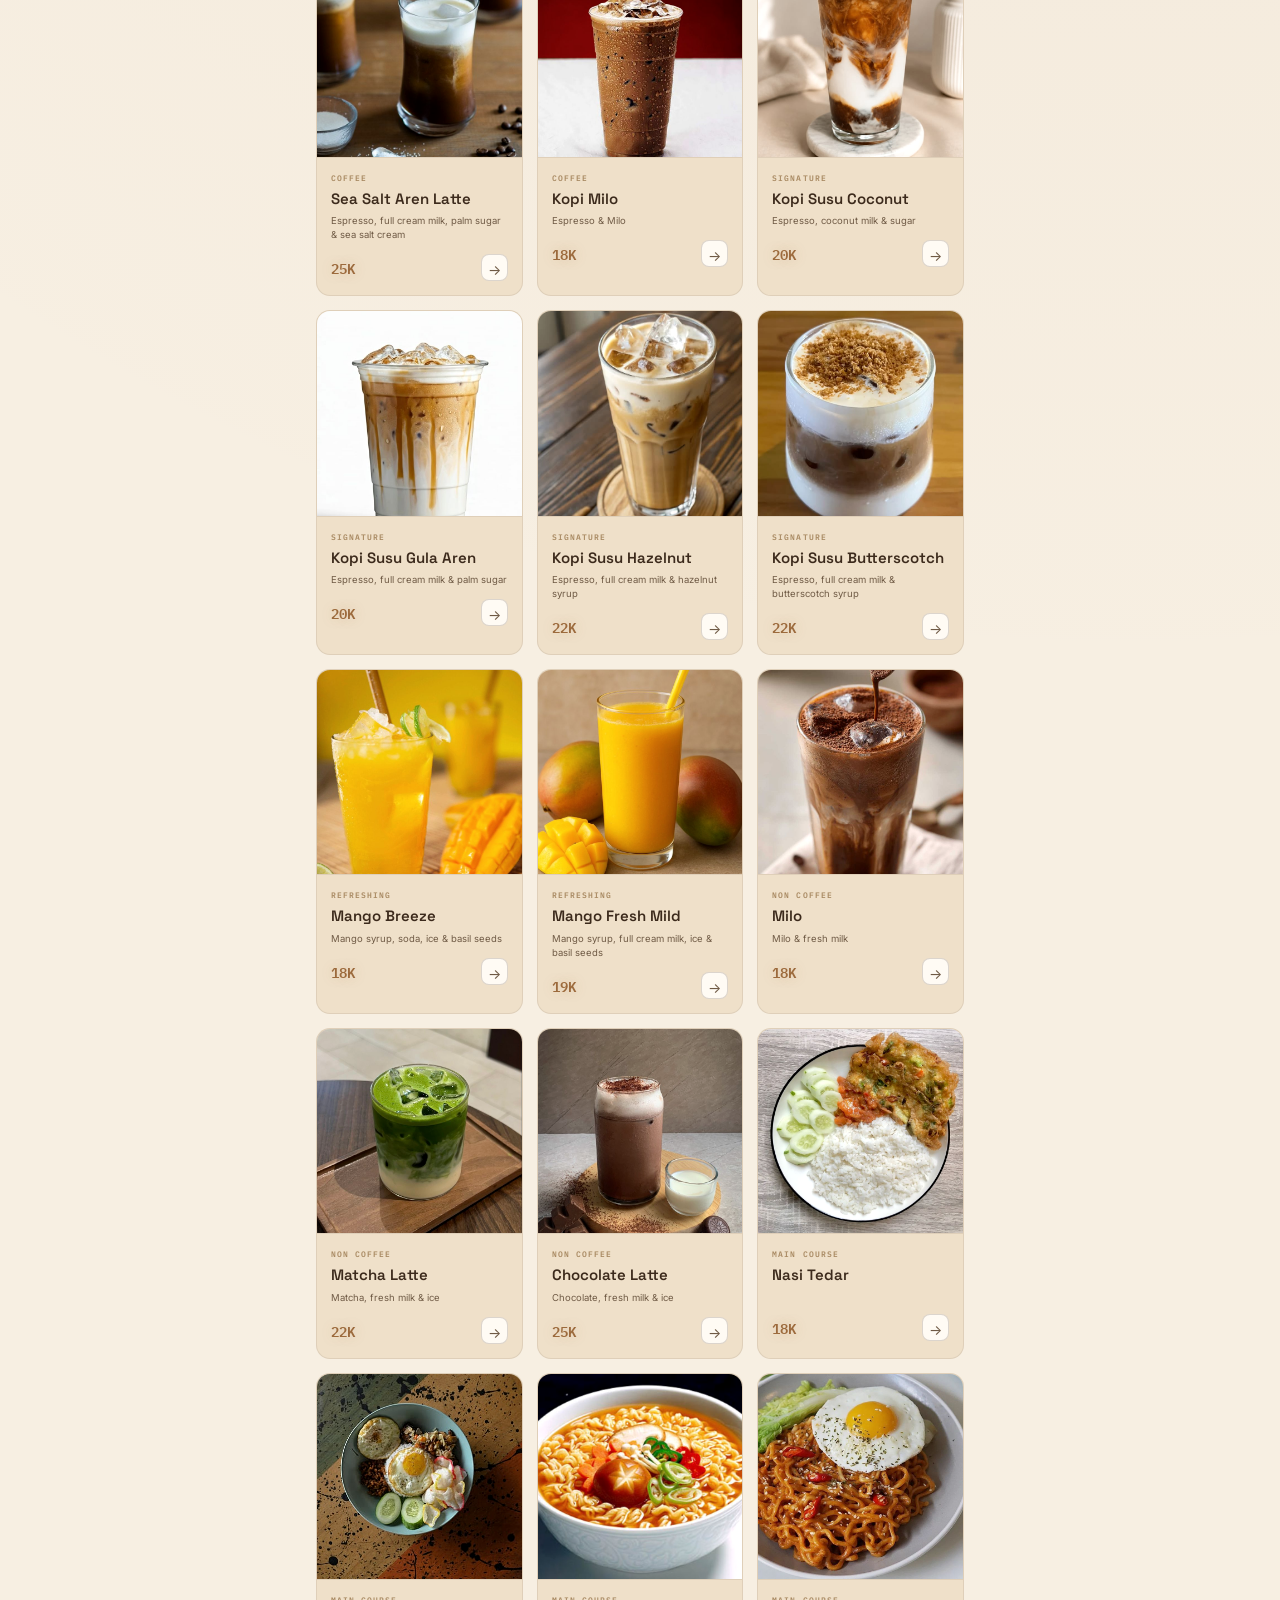
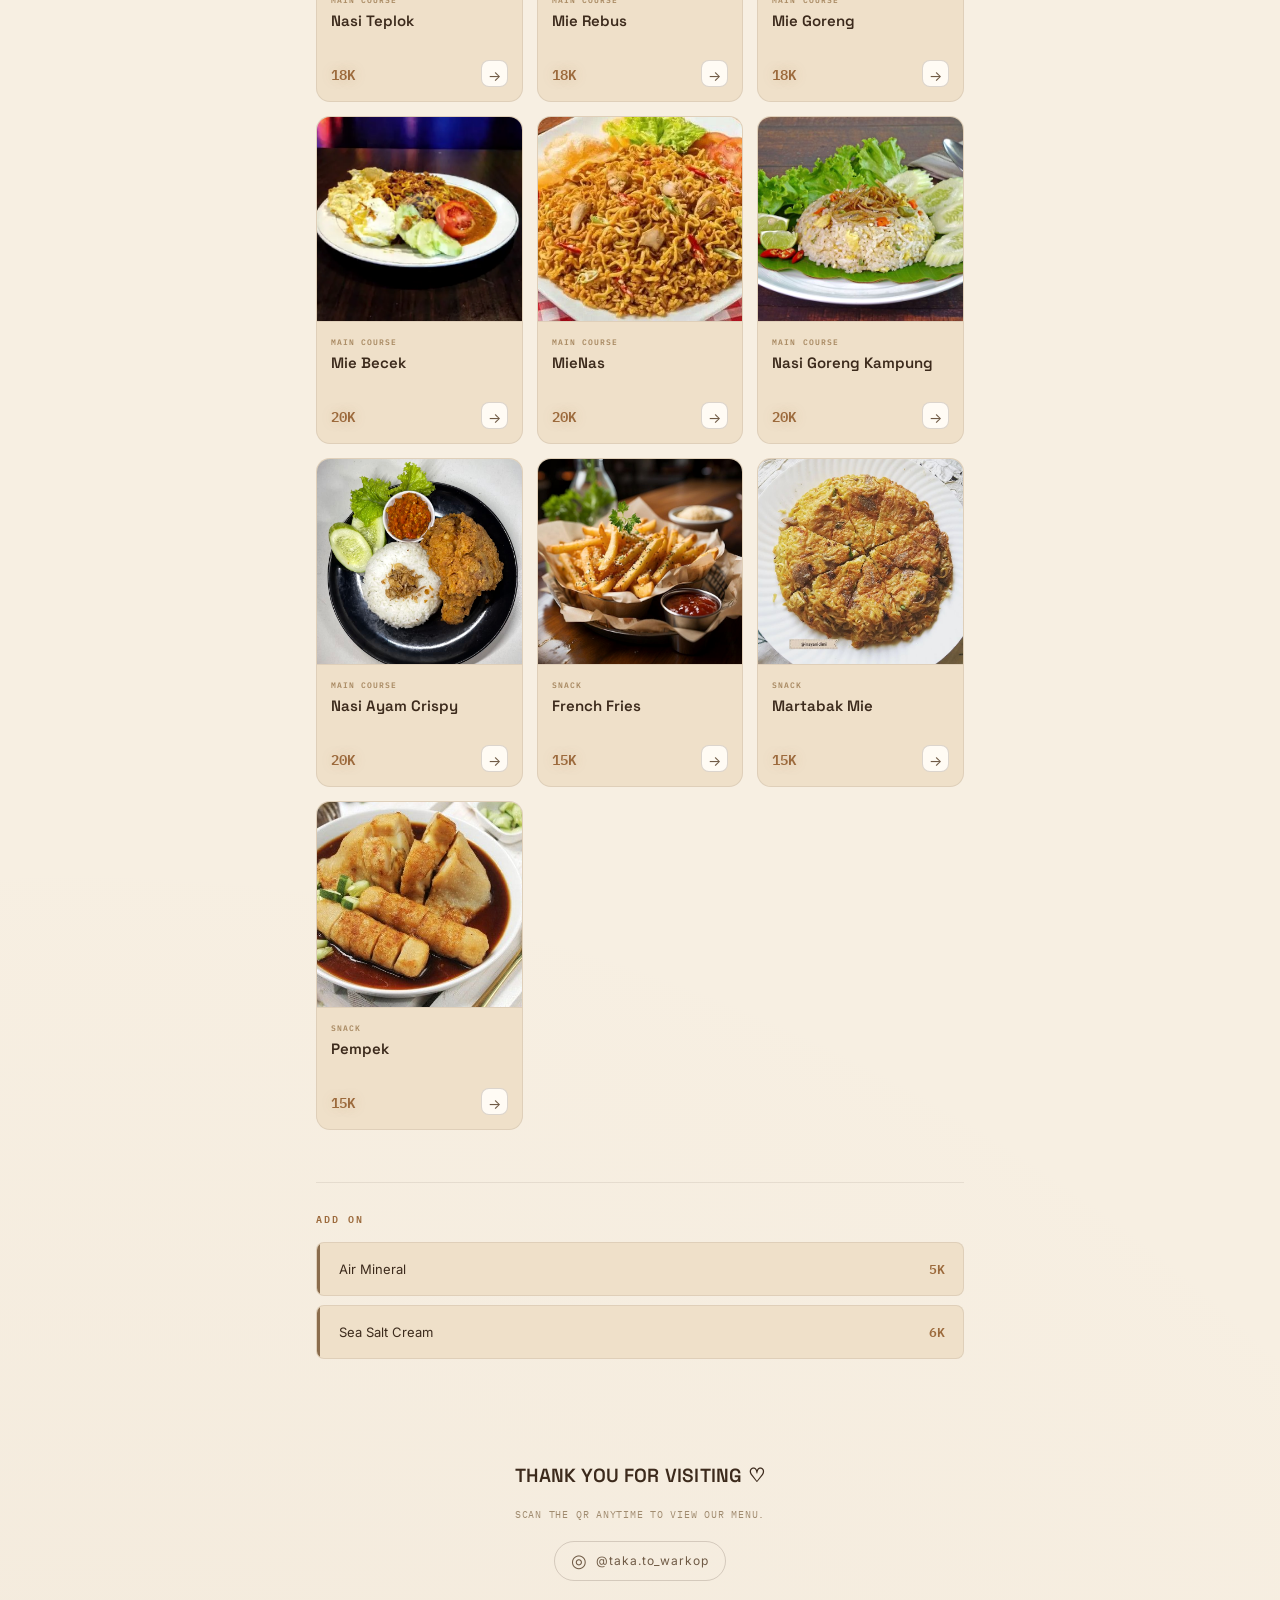
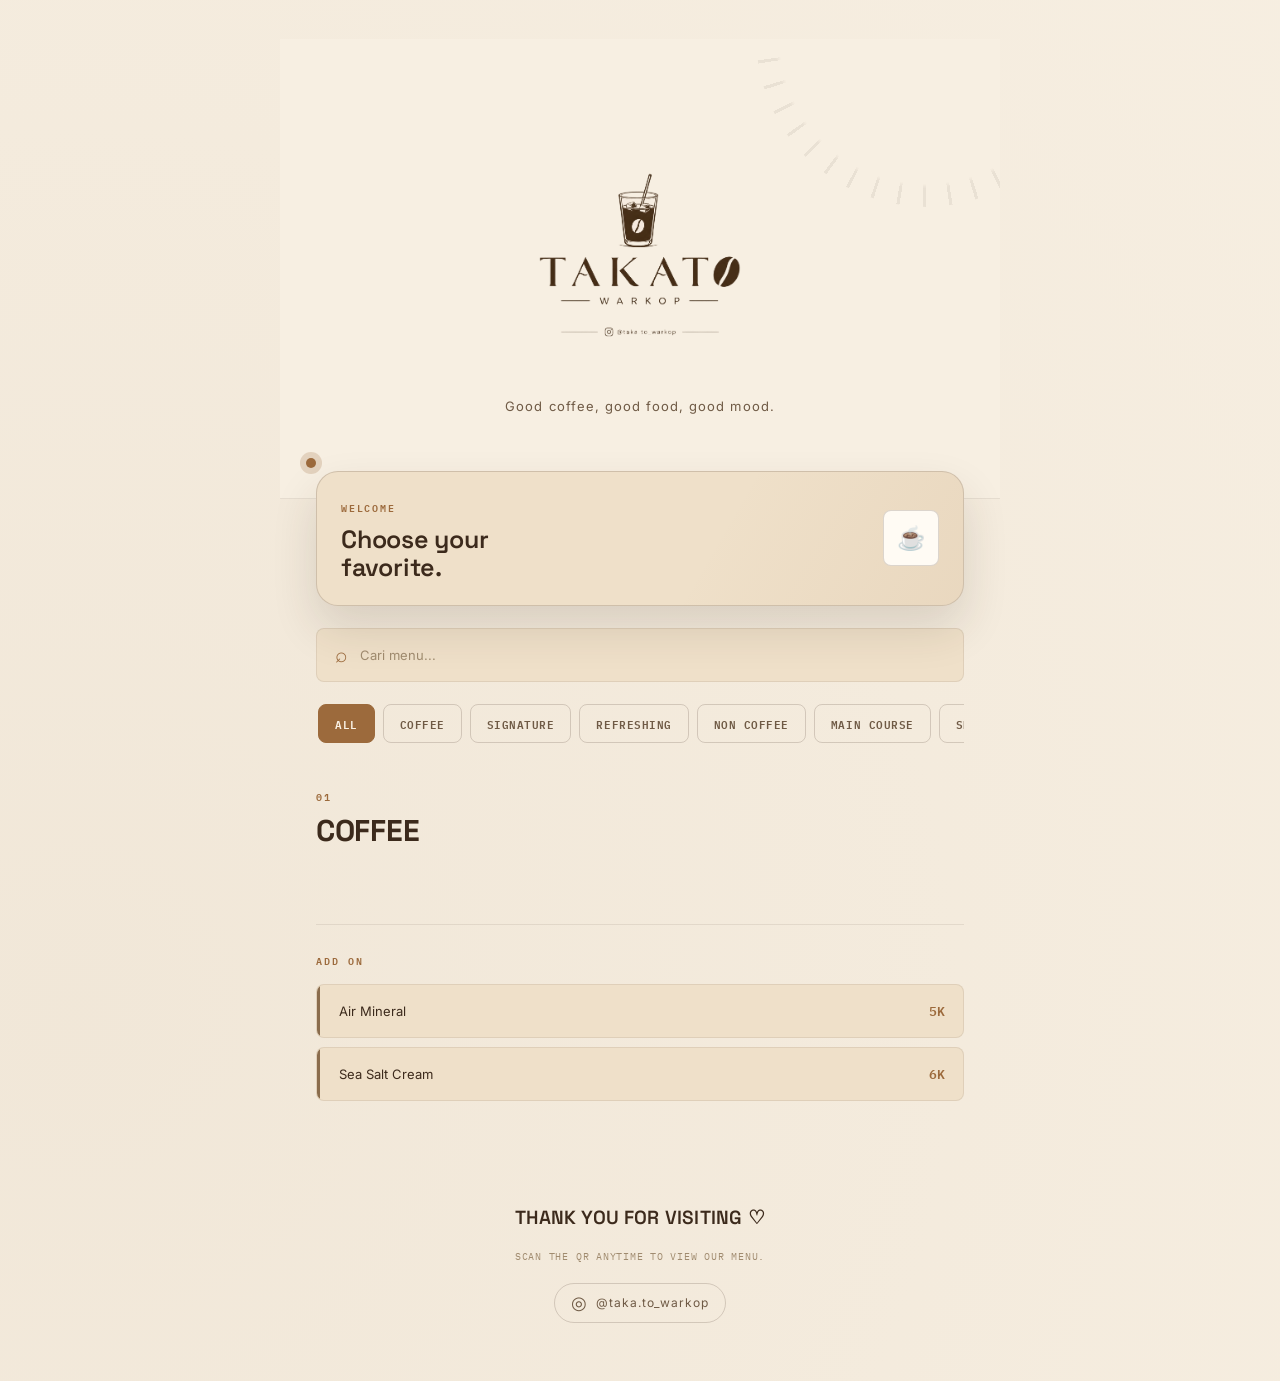
==== commit 4f10f4bc: "Update menu QR website" ====
--- a/index.html
+++ b/index.html
@@ -1,244 +1,487 @@
-<!DOCTYPE html>
-<html lang="id">
-<head>
-  <meta charset="UTF-8">
-  <meta name="viewport" content="width=device-width, initial-scale=1.0, viewport-fit=cover">
-  <meta name="theme-color" content="#f7efe2">
-  <meta name="description" content="Digital menu coffee shop yang dapat dibuka melalui QR Code.">
-
-  <title>TAKATO - MENU</title>
-
-  <link rel="preconnect" href="https://fonts.googleapis.com">
-  <link rel="preconnect" href="https://fonts.gstatic.com" crossorigin>
-  <link href="https://fonts.googleapis.com/css2?family=DM+Sans:wght@400;500;600;700&family=Playfair+Display:wght@700&display=swap" rel="stylesheet">
-
-  <link rel="stylesheet" href="style.css">
-</head>
-
-<body>
-
-  <!-- HERO -->
-  <header class="hero">
-
-    <div class="logo-wrapper">
-      <img 
-        src="assets/logo-takato.png" 
-        alt="TAKA TO Workshop"
-        class="logo"
-      >
-    </div>
-
-    <p class="hero-description">
-      Good coffee, good food, good mood.
-    </p>
-
-  </header>
-
-
-  <main>
-
-    <!-- WELCOME -->
-    <section class="welcome-card">
-      <div>
-        <span class="small-label">WELCOME</span>
-        <h2>Choose your favorite.</h2>
-      </div>
-
-      <div class="cup-icon">☕</div>
-    </section>
-
-
-    <!-- SEARCH -->
-    <div class="search-wrap">
-      <span>⌕</span>
-
-      <input
-        id="searchInput"
-        type="search"
-        placeholder="Cari menu..."
-        aria-label="Cari menu"
-      >
-    </div>
-
-
-    <!-- CATEGORY -->
-    <nav
-      class="category-nav"
-      id="categoryNav"
-      aria-label="Kategori menu"
-    >
-
-      <button
-        class="category-btn active"
-        data-category="all"
-      >
-        All
-      </button>
-
-      <button
-        class="category-btn"
-        data-category="coffee"
-      >
-        Coffee
-      </button>
-
-      <button
-        class="category-btn"
-        data-category="signature"
-      >
-        Signature
-      </button>
-
-      <button
-        class="category-btn"
-        data-category="refreshing"
-      >
-        Refreshing
-      </button>
-
-      <button
-        class="category-btn"
-        data-category="noncoffee"
-      >
-        Non Coffee
-      </button>
-
-      <button
-        class="category-btn"
-        data-category="maincourse"
-      >
-        Main Course
-      </button>
-
-      <button
-        class="category-btn"
-        data-category="snack"
-      >
-        Snack
-      </button>
-
-    </nav>
-
-
-    <!-- MENU -->
-    <section class="menu-section">
-
-      <div class="section-heading">
-
-        <div>
-          <span class="section-number">01</span>
-
-          <h2 id="sectionTitle">
-            Coffee
-          </h2>
-        </div>
-
-        <span
-          id="itemCount"
-          class="item-count"
-        ></span>
-
-      </div>
-
-
-      <div
-        id="menuGrid"
-        class="menu-grid"
-      ></div>
-
-    </section>
-
-
-    <!-- ADD ON -->
-    <section class="addon">
-
-      <div class="addon-title">
-        ADD ON
-      </div>
-
-      <div class="addon-item">
-        <span>Air Mineral</span>
-        <strong>5K</strong>
-      </div>
-
-      <div class="addon-item">
-        <span>Sea Salt Cream</span>
-        <strong>6K</strong>
-      </div>
-
-    </section>
-
-  </main>
-
-
-  <!-- FOOTER -->
-<footer>
-  <p>Thank you for visiting ♡</p>
-  
-  <small>Scan the QR anytime to view our menu.</small>
-  
-  <a href="https://www.instagram.com/taka.to_warkop/" target="_blank" rel="noopener noreferrer" class="instagram-link">
-    <span class="instagram-icon">◎</span>
-    @taka.to_warkop
-  </a>
-</footer>
-
-
-  <!-- DETAIL MODAL -->
-  <div
-    id="detailModal"
-    class="modal"
-    aria-hidden="true"
-  >
-
-    <div
-      class="modal-backdrop"
-      data-close="true"
-    ></div>
-
-
-    <div class="modal-sheet">
-
-      <button
-        class="modal-close"
-        data-close="true"
-        aria-label="Tutup"
-      >
-        ×
-      </button>
-
-
-      <img
-        id="modalImage"
-        src=""
-        alt=""
-      >
-
-
-      <div class="modal-content">
-
-        <span
-          id="modalCategory"
-          class="modal-category"
-        ></span>
-
-        <h2 id="modalName"></h2>
-
-        <p id="modalDescription"></p>
-
-        <strong
-          id="modalPrice"
-          class="modal-price"
-        ></strong>
-
-      </div>
-
-    </div>
-
-  </div>
-
-
-  <script src="script.js"></script>
-
-</body>
+<!DOCTYPE html>
+<html lang="id">
+<head>
+  <meta charset="UTF-8">
+  <meta name="viewport" content="width=device-width, initial-scale=1.0, viewport-fit=cover">
+  <meta name="theme-color" content="#f7efe2">
+  <meta name="description" content="Digital menu coffee shop yang dapat dibuka melalui QR Code.">
+
+  <title>TAKATO - MENU</title>
+
+  <link rel="preconnect" href="https://fonts.googleapis.com">
+  <link rel="preconnect" href="https://fonts.gstatic.com" crossorigin>
+  <link href="https://fonts.googleapis.com/css2?family=DM+Sans:wght@400;500;600;700&family=Playfair+Display:wght@700&display=swap" rel="stylesheet">
+
+  <link rel="stylesheet" href="style.css">
+</head>
+
+<body>
+
+  <!-- HERO -->
+  <header class="hero">
+
+    <div class="logo-wrapper">
+      <img 
+        src="assets/logo-takato.png" 
+        alt="TAKA TO Workshop"
+        class="logo"
+      >
+    </div>
+
+    <p class="hero-description">
+      Good coffee, good food, good mood.
+    </p>
+
+  </header>
+
+
+  <main>
+
+    <!-- WELCOME -->
+    <section class="welcome-card">
+      <div>
+        <span class="small-label">WELCOME</span>
+        <h2>Choose your favorite.</h2>
+      </div>
+
+      <div class="cup-icon">☕</div>
+    </section>
+
+
+    <!-- SEARCH -->
+    <div class="search-wrap">
+      <span>⌕</span>
+
+      <input
+        id="searchInput"
+        type="search"
+        placeholder="Cari menu..."
+        aria-label="Cari menu"
+      >
+    </div>
+
+
+    <!-- CATEGORY -->
+    <nav
+      class="category-nav"
+      id="categoryNav"
+      aria-label="Kategori menu"
+    >
+
+      <button
+        class="category-btn active"
+        data-category="all"
+      >
+        All
+      </button>
+
+      <button
+        class="category-btn"
+        data-category="coffee"
+      >
+        Coffee
+      </button>
+
+      <button
+        class="category-btn"
+        data-category="signature"
+      >
+        Signature
+      </button>
+
+      <button
+        class="category-btn"
+        data-category="refreshing"
+      >
+        Refreshing
+      </button>
+
+      <button
+        class="category-btn"
+        data-category="noncoffee"
+      >
+        Non Coffee
+      </button>
+
+      <button
+        class="category-btn"
+        data-category="maincourse"
+      >
+        Main Course
+      </button>
+
+      <button
+        class="category-btn"
+        data-category="snack"
+      >
+        Snack
+      </button>
+
+    </nav>
+
+
+    <!-- MENU -->
+    <section class="menu-section">
+
+      <div class="section-heading">
+
+        <div>
+          <span class="section-number">01</span>
+
+          <h2 id="sectionTitle">
+            Coffee
+          </h2>
+        </div>
+
+        <span
+          id="itemCount"
+          class="item-count"
+        ></span>
+
+      </div>
+
+
+      <div
+        id="menuGrid"
+        class="menu-grid"
+      ></div>
+
+    </section>
+
+
+    <!-- ADD ON -->
+    <section class="addon">
+
+      <div class="addon-title">
+        ADD ON
+      </div>
+
+      <div class="addon-item">
+        <span>Air Mineral</span>
+        <strong>5K</strong>
+      </div>
+
+      <div class="addon-item">
+        <span>Sea Salt Cream</span>
+        <strong>6K</strong>
+      </div>
+
+    </section>
+
+  </main>
+
+
+  <!-- FOOTER -->
+<footer>
+  <p>Thank you for visiting ♡</p>
+  
+  <small>Scan the QR anytime to view our menu.</small>
+  
+  <a href="https://www.instagram.com/taka.to_warkop/" target="_blank" rel="noopener noreferrer" class="instagram-link">
+    <span class="instagram-icon">◎</span>
+    @taka.to_warkop
+  </a>
+</footer>
+
+
+  <!-- DETAIL MODAL -->
+  <div
+    id="detailModal"
+    class="modal"
+    aria-hidden="true"
+  >
+
+    <div
+      class="modal-backdrop"
+      data-close="true"
+    ></div>
+
+
+    <div class="modal-sheet">
+
+      <button
+        class="modal-close"
+        data-close="true"
+        aria-label="Tutup"
+      >
+        ×
+      </button>
+
+
+      <img
+        id="modalImage"
+        src=""
+        alt=""
+      >
+
+
+      <div class="modal-content">
+
+        <span
+          id="modalCategory"
+          class="modal-category"
+        ></span>
+
+        <h2 id="modalName"></h2>
+
+        <p id="modalDescription"></p>
+
+        <strong
+          id="modalPrice"
+          class="modal-price"
+        ></strong>
+
+      </div>
+
+    </div>
+
+  </div>
+
+
+  <script src="script.js"></script>
+
+</body>
+<!DOCTYPE html>
+<html lang="id">
+<head>
+  <meta charset="UTF-8">
+  <meta name="viewport" content="width=device-width, initial-scale=1.0, viewport-fit=cover">
+  <meta name="theme-color" content="#f7efe2">
+  <meta name="description" content="Digital menu coffee shop yang dapat dibuka melalui QR Code.">
+
+  <title>TAKATO - MENU</title>
+
+  <link rel="preconnect" href="https://fonts.googleapis.com">
+  <link rel="preconnect" href="https://fonts.gstatic.com" crossorigin>
+  <link href="https://fonts.googleapis.com/css2?family=DM+Sans:wght@400;500;600;700&family=Playfair+Display:wght@700&display=swap" rel="stylesheet">
+
+  <link rel="stylesheet" href="style.css">
+</head>
+
+<body>
+
+  <!-- HERO -->
+  <header class="hero">
+
+    <div class="logo-wrapper">
+      <img 
+        src="assets/logo-takato.png" 
+        alt="TAKA TO Workshop"
+        class="logo"
+      >
+    </div>
+
+    <p class="hero-description">
+      Good coffee, good food, good mood.
+    </p>
+
+  </header>
+
+
+  <main>
+
+    <!-- WELCOME -->
+    <section class="welcome-card">
+      <div>
+        <span class="small-label">WELCOME</span>
+        <h2>Choose your favorite.</h2>
+      </div>
+
+      <div class="cup-icon">☕</div>
+    </section>
+
+
+    <!-- SEARCH -->
+    <div class="search-wrap">
+      <span>⌕</span>
+
+      <input
+        id="searchInput"
+        type="search"
+        placeholder="Cari menu..."
+        aria-label="Cari menu"
+      >
+    </div>
+
+
+    <!-- CATEGORY -->
+    <nav
+      class="category-nav"
+      id="categoryNav"
+      aria-label="Kategori menu"
+    >
+
+      <button
+        class="category-btn active"
+        data-category="all"
+      >
+        All
+      </button>
+
+      <button
+        class="category-btn"
+        data-category="coffee"
+      >
+        Coffee
+      </button>
+
+      <button
+        class="category-btn"
+        data-category="signature"
+      >
+        Signature
+      </button>
+
+      <button
+        class="category-btn"
+        data-category="refreshing"
+      >
+        Refreshing
+      </button>
+
+      <button
+        class="category-btn"
+        data-category="noncoffee"
+      >
+        Non Coffee
+      </button>
+
+      <button
+        class="category-btn"
+        data-category="maincourse"
+      >
+        Main Course
+      </button>
+
+      <button
+        class="category-btn"
+        data-category="snack"
+      >
+        Snack
+      </button>
+
+    </nav>
+
+
+    <!-- MENU -->
+    <section class="menu-section">
+
+      <div class="section-heading">
+
+        <div>
+          <span class="section-number">01</span>
+
+          <h2 id="sectionTitle">
+            Coffee
+          </h2>
+        </div>
+
+        <span
+          id="itemCount"
+          class="item-count"
+        ></span>
+
+      </div>
+
+
+      <div
+        id="menuGrid"
+        class="menu-grid"
+      ></div>
+
+    </section>
+
+
+    <!-- ADD ON -->
+    <section class="addon">
+
+      <div class="addon-title">
+        ADD ON
+      </div>
+
+      <div class="addon-item">
+        <span>Air Mineral</span>
+        <strong>5K</strong>
+      </div>
+
+      <div class="addon-item">
+        <span>Sea Salt Cream</span>
+        <strong>6K</strong>
+      </div>
+
+    </section>
+
+  </main>
+
+
+  <!-- FOOTER -->
+<footer>
+  <p>Thank you for visiting ♡</p>
+  
+  <small>Scan the QR anytime to view our menu.</small>
+  
+  <a href="https://www.instagram.com/taka.to_warkop/" target="_blank" rel="noopener noreferrer" class="instagram-link">
+    <span class="instagram-icon">◎</span>
+    @taka.to_warkop
+  </a>
+</footer>
+
+
+  <!-- DETAIL MODAL -->
+  <div
+    id="detailModal"
+    class="modal"
+    aria-hidden="true"
+  >
+
+    <div
+      class="modal-backdrop"
+      data-close="true"
+    ></div>
+
+
+    <div class="modal-sheet">
+
+      <button
+        class="modal-close"
+        data-close="true"
+        aria-label="Tutup"
+      >
+        ×
+      </button>
+
+
+      <img
+        id="modalImage"
+        src=""
+        alt=""
+      >
+
+
+      <div class="modal-content">
+
+        <span
+          id="modalCategory"
+          class="modal-category"
+        ></span>
+
+        <h2 id="modalName"></h2>
+
+        <p id="modalDescription"></p>
+
+        <strong
+          id="modalPrice"
+          class="modal-price"
+        ></strong>
+
+      </div>
+
+    </div>
+
+  </div>
+
+
+  <script src="script.js"></script>
+
+</body>
 </html>
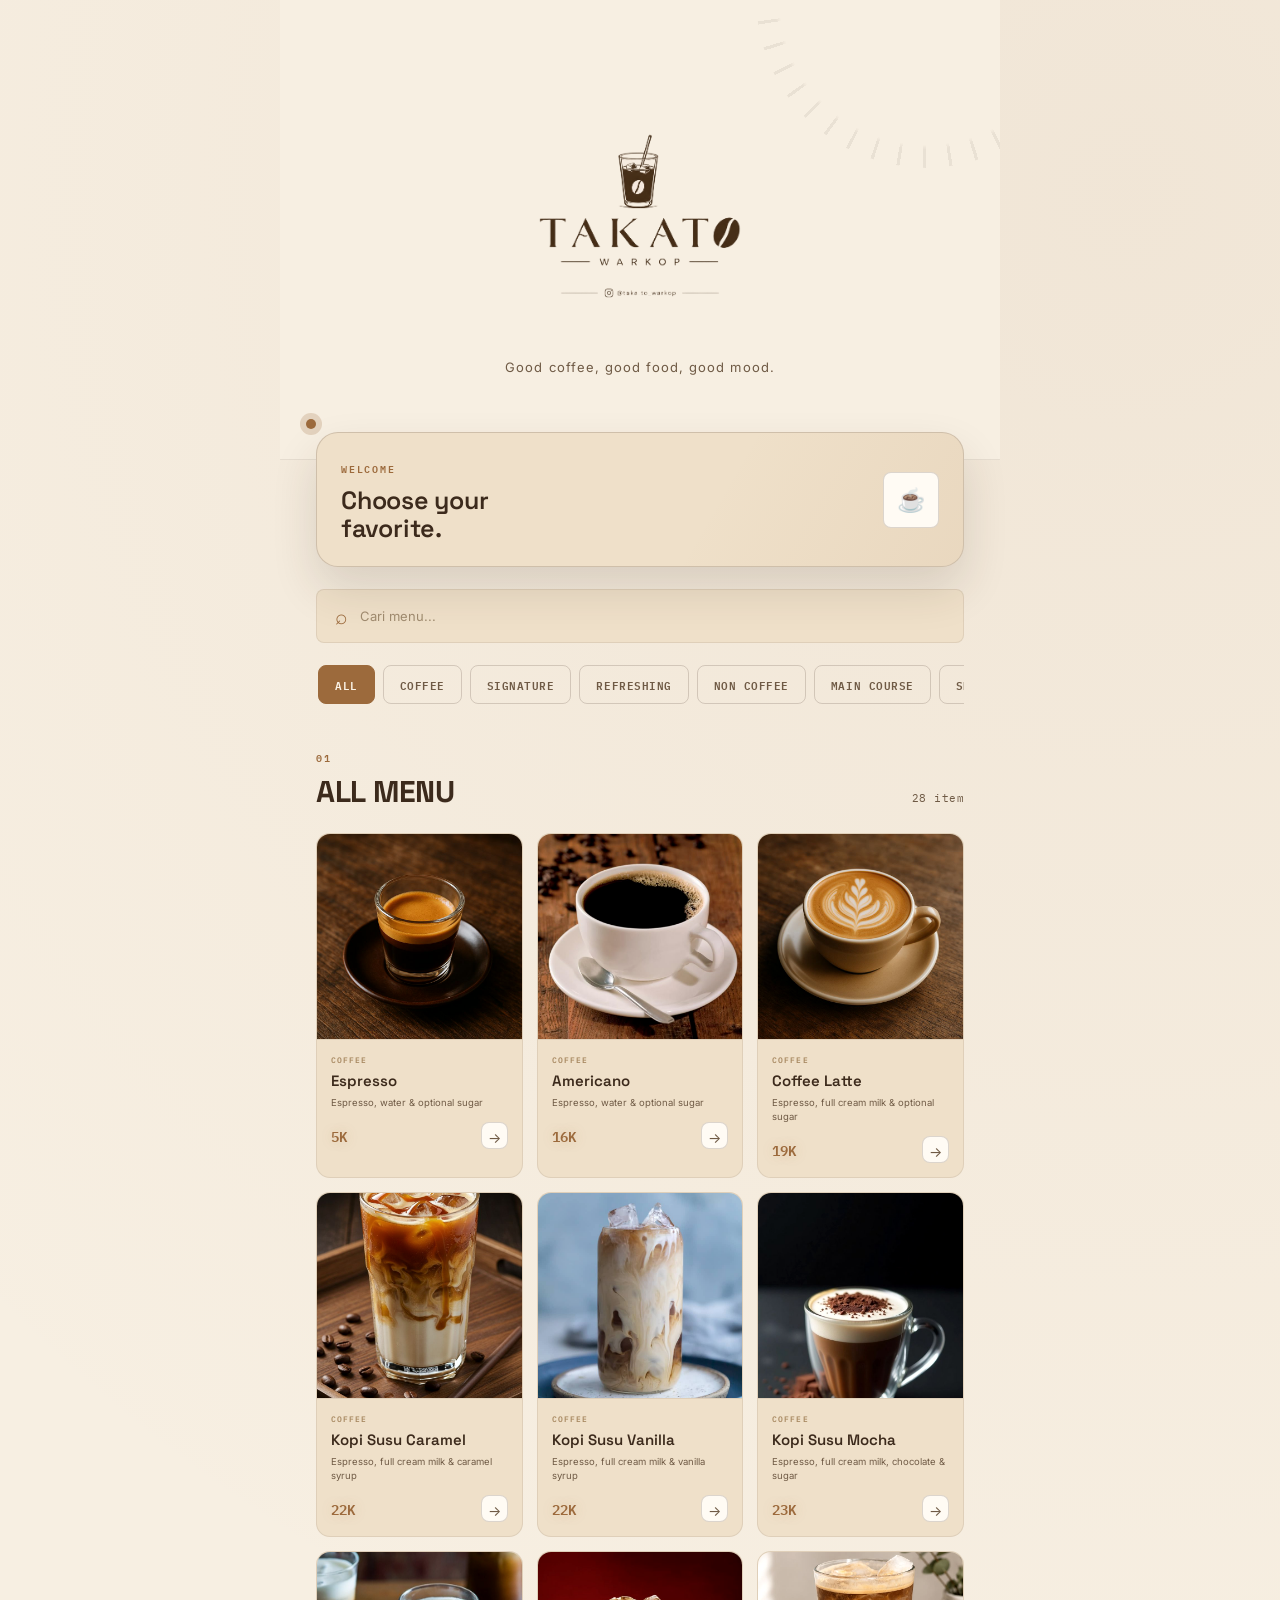
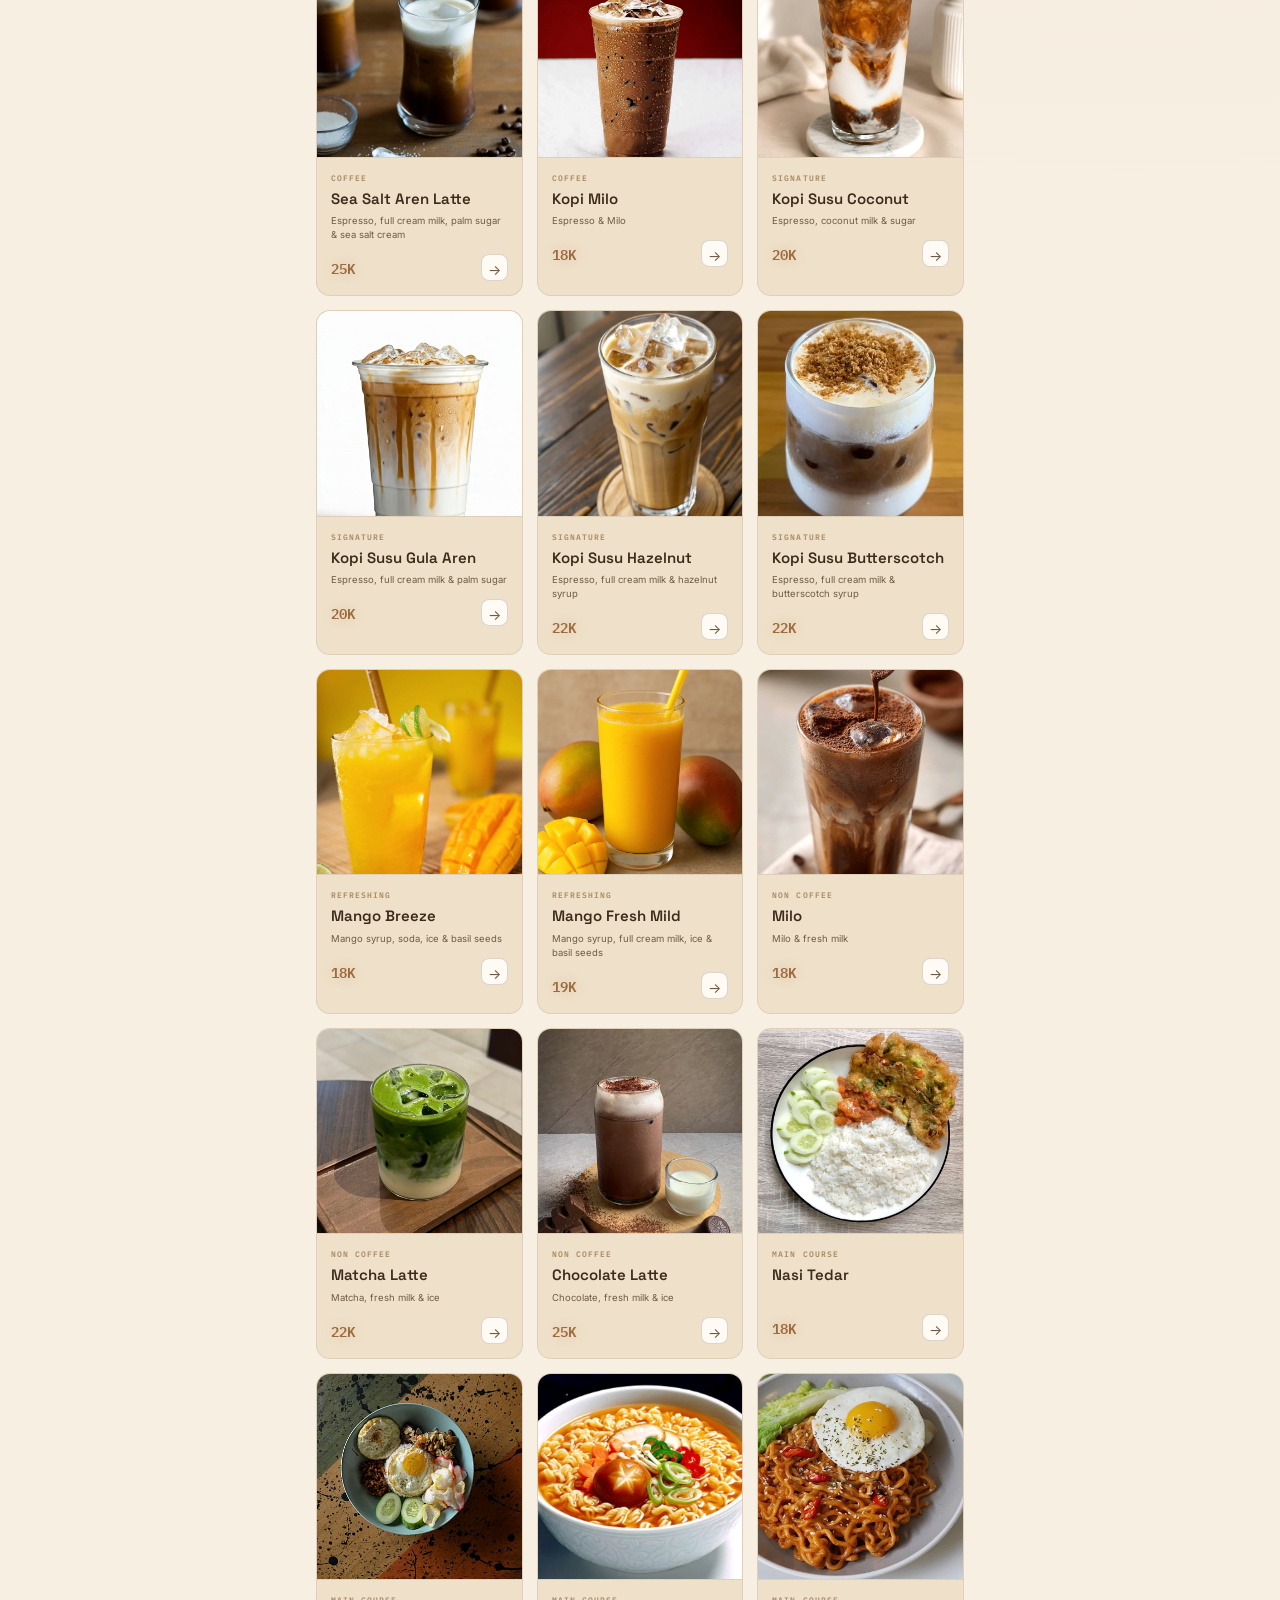
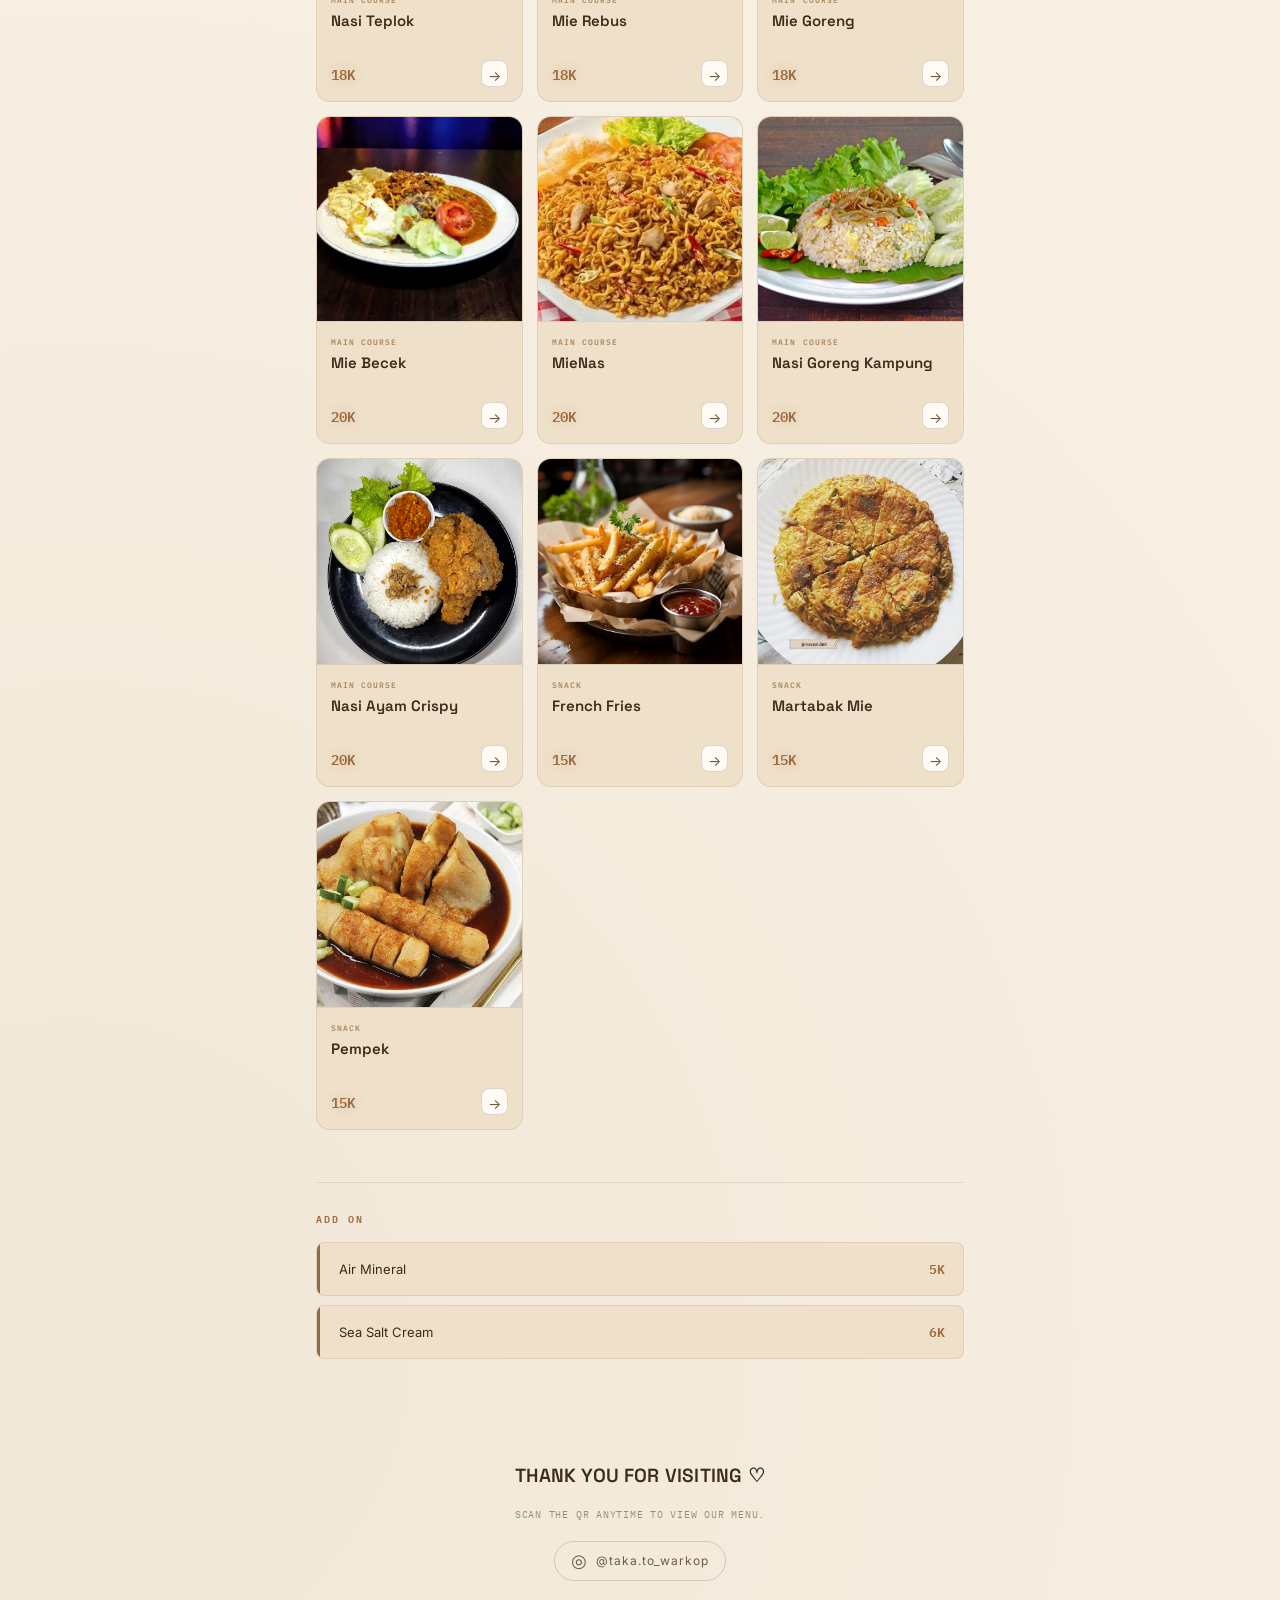
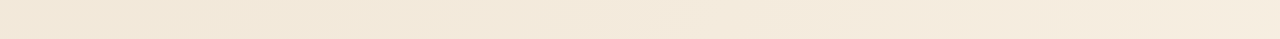
==== commit bc777945: "update index" ====
--- a/index.html
+++ b/index.html
@@ -1,17 +1,25 @@
 <!DOCTYPE html>
 <html lang="id">
+
 <head>
   <meta charset="UTF-8">
   <meta name="viewport" content="width=device-width, initial-scale=1.0, viewport-fit=cover">
+
   <meta name="theme-color" content="#f7efe2">
   <meta name="description" content="Digital menu coffee shop yang dapat dibuka melalui QR Code.">
 
   <title>TAKATO - MENU</title>
 
+  <!-- Google Fonts -->
   <link rel="preconnect" href="https://fonts.googleapis.com">
   <link rel="preconnect" href="https://fonts.gstatic.com" crossorigin>
-  <link href="https://fonts.googleapis.com/css2?family=DM+Sans:wght@400;500;600;700&family=Playfair+Display:wght@700&display=swap" rel="stylesheet">
-
+
+  <link
+    href="https://fonts.googleapis.com/css2?family=DM+Sans:wght@400;500;600;700&family=Playfair+Display:wght@700&display=swap"
+    rel="stylesheet"
+  >
+
+  <!-- CSS -->
   <link rel="stylesheet" href="style.css">
 </head>
 
@@ -21,8 +29,8 @@
   <header class="hero">
 
     <div class="logo-wrapper">
-      <img 
-        src="assets/logo-takato.png" 
+      <img
+        src="assets/logo-takato.png"
         alt="TAKA TO Workshop"
         class="logo"
       >
@@ -39,17 +47,20 @@
 
     <!-- WELCOME -->
     <section class="welcome-card">
+
       <div>
         <span class="small-label">WELCOME</span>
         <h2>Choose your favorite.</h2>
       </div>
 
       <div class="cup-icon">☕</div>
+
     </section>
 
 
     <!-- SEARCH -->
     <div class="search-wrap">
+
       <span>⌕</span>
 
       <input
@@ -58,6 +69,7 @@
         placeholder="Cari menu..."
         aria-label="Cari menu"
       >
+
     </div>
 
 
@@ -172,16 +184,25 @@
 
 
   <!-- FOOTER -->
-<footer>
-  <p>Thank you for visiting ♡</p>
-  
-  <small>Scan the QR anytime to view our menu.</small>
-  
-  <a href="https://www.instagram.com/taka.to_warkop/" target="_blank" rel="noopener noreferrer" class="instagram-link">
-    <span class="instagram-icon">◎</span>
-    @taka.to_warkop
-  </a>
-</footer>
+  <footer>
+
+    <p>Thank you for visiting ♡</p>
+
+    <small>
+      Scan the QR anytime to view our menu.
+    </small>
+
+    <a
+      href="https://www.instagram.com/taka.to_warkop/"
+      target="_blank"
+      rel="noopener noreferrer"
+      class="instagram-link"
+    >
+      <span class="instagram-icon">◎</span>
+      @taka.to_warkop
+    </a>
+
+  </footer>
 
 
   <!-- DETAIL MODAL -->
@@ -238,250 +259,9 @@
   </div>
 
 
+  <!-- JavaScript -->
   <script src="script.js"></script>
 
 </body>
-<!DOCTYPE html>
-<html lang="id">
-<head>
-  <meta charset="UTF-8">
-  <meta name="viewport" content="width=device-width, initial-scale=1.0, viewport-fit=cover">
-  <meta name="theme-color" content="#f7efe2">
-  <meta name="description" content="Digital menu coffee shop yang dapat dibuka melalui QR Code.">
-
-  <title>TAKATO - MENU</title>
-
-  <link rel="preconnect" href="https://fonts.googleapis.com">
-  <link rel="preconnect" href="https://fonts.gstatic.com" crossorigin>
-  <link href="https://fonts.googleapis.com/css2?family=DM+Sans:wght@400;500;600;700&family=Playfair+Display:wght@700&display=swap" rel="stylesheet">
-
-  <link rel="stylesheet" href="style.css">
-</head>
-
-<body>
-
-  <!-- HERO -->
-  <header class="hero">
-
-    <div class="logo-wrapper">
-      <img 
-        src="assets/logo-takato.png" 
-        alt="TAKA TO Workshop"
-        class="logo"
-      >
-    </div>
-
-    <p class="hero-description">
-      Good coffee, good food, good mood.
-    </p>
-
-  </header>
-
-
-  <main>
-
-    <!-- WELCOME -->
-    <section class="welcome-card">
-      <div>
-        <span class="small-label">WELCOME</span>
-        <h2>Choose your favorite.</h2>
-      </div>
-
-      <div class="cup-icon">☕</div>
-    </section>
-
-
-    <!-- SEARCH -->
-    <div class="search-wrap">
-      <span>⌕</span>
-
-      <input
-        id="searchInput"
-        type="search"
-        placeholder="Cari menu..."
-        aria-label="Cari menu"
-      >
-    </div>
-
-
-    <!-- CATEGORY -->
-    <nav
-      class="category-nav"
-      id="categoryNav"
-      aria-label="Kategori menu"
-    >
-
-      <button
-        class="category-btn active"
-        data-category="all"
-      >
-        All
-      </button>
-
-      <button
-        class="category-btn"
-        data-category="coffee"
-      >
-        Coffee
-      </button>
-
-      <button
-        class="category-btn"
-        data-category="signature"
-      >
-        Signature
-      </button>
-
-      <button
-        class="category-btn"
-        data-category="refreshing"
-      >
-        Refreshing
-      </button>
-
-      <button
-        class="category-btn"
-        data-category="noncoffee"
-      >
-        Non Coffee
-      </button>
-
-      <button
-        class="category-btn"
-        data-category="maincourse"
-      >
-        Main Course
-      </button>
-
-      <button
-        class="category-btn"
-        data-category="snack"
-      >
-        Snack
-      </button>
-
-    </nav>
-
-
-    <!-- MENU -->
-    <section class="menu-section">
-
-      <div class="section-heading">
-
-        <div>
-          <span class="section-number">01</span>
-
-          <h2 id="sectionTitle">
-            Coffee
-          </h2>
-        </div>
-
-        <span
-          id="itemCount"
-          class="item-count"
-        ></span>
-
-      </div>
-
-
-      <div
-        id="menuGrid"
-        class="menu-grid"
-      ></div>
-
-    </section>
-
-
-    <!-- ADD ON -->
-    <section class="addon">
-
-      <div class="addon-title">
-        ADD ON
-      </div>
-
-      <div class="addon-item">
-        <span>Air Mineral</span>
-        <strong>5K</strong>
-      </div>
-
-      <div class="addon-item">
-        <span>Sea Salt Cream</span>
-        <strong>6K</strong>
-      </div>
-
-    </section>
-
-  </main>
-
-
-  <!-- FOOTER -->
-<footer>
-  <p>Thank you for visiting ♡</p>
-  
-  <small>Scan the QR anytime to view our menu.</small>
-  
-  <a href="https://www.instagram.com/taka.to_warkop/" target="_blank" rel="noopener noreferrer" class="instagram-link">
-    <span class="instagram-icon">◎</span>
-    @taka.to_warkop
-  </a>
-</footer>
-
-
-  <!-- DETAIL MODAL -->
-  <div
-    id="detailModal"
-    class="modal"
-    aria-hidden="true"
-  >
-
-    <div
-      class="modal-backdrop"
-      data-close="true"
-    ></div>
-
-
-    <div class="modal-sheet">
-
-      <button
-        class="modal-close"
-        data-close="true"
-        aria-label="Tutup"
-      >
-        ×
-      </button>
-
-
-      <img
-        id="modalImage"
-        src=""
-        alt=""
-      >
-
-
-      <div class="modal-content">
-
-        <span
-          id="modalCategory"
-          class="modal-category"
-        ></span>
-
-        <h2 id="modalName"></h2>
-
-        <p id="modalDescription"></p>
-
-        <strong
-          id="modalPrice"
-          class="modal-price"
-        ></strong>
-
-      </div>
-
-    </div>
-
-  </div>
-
-
-  <script src="script.js"></script>
-
-</body>
+
 </html>
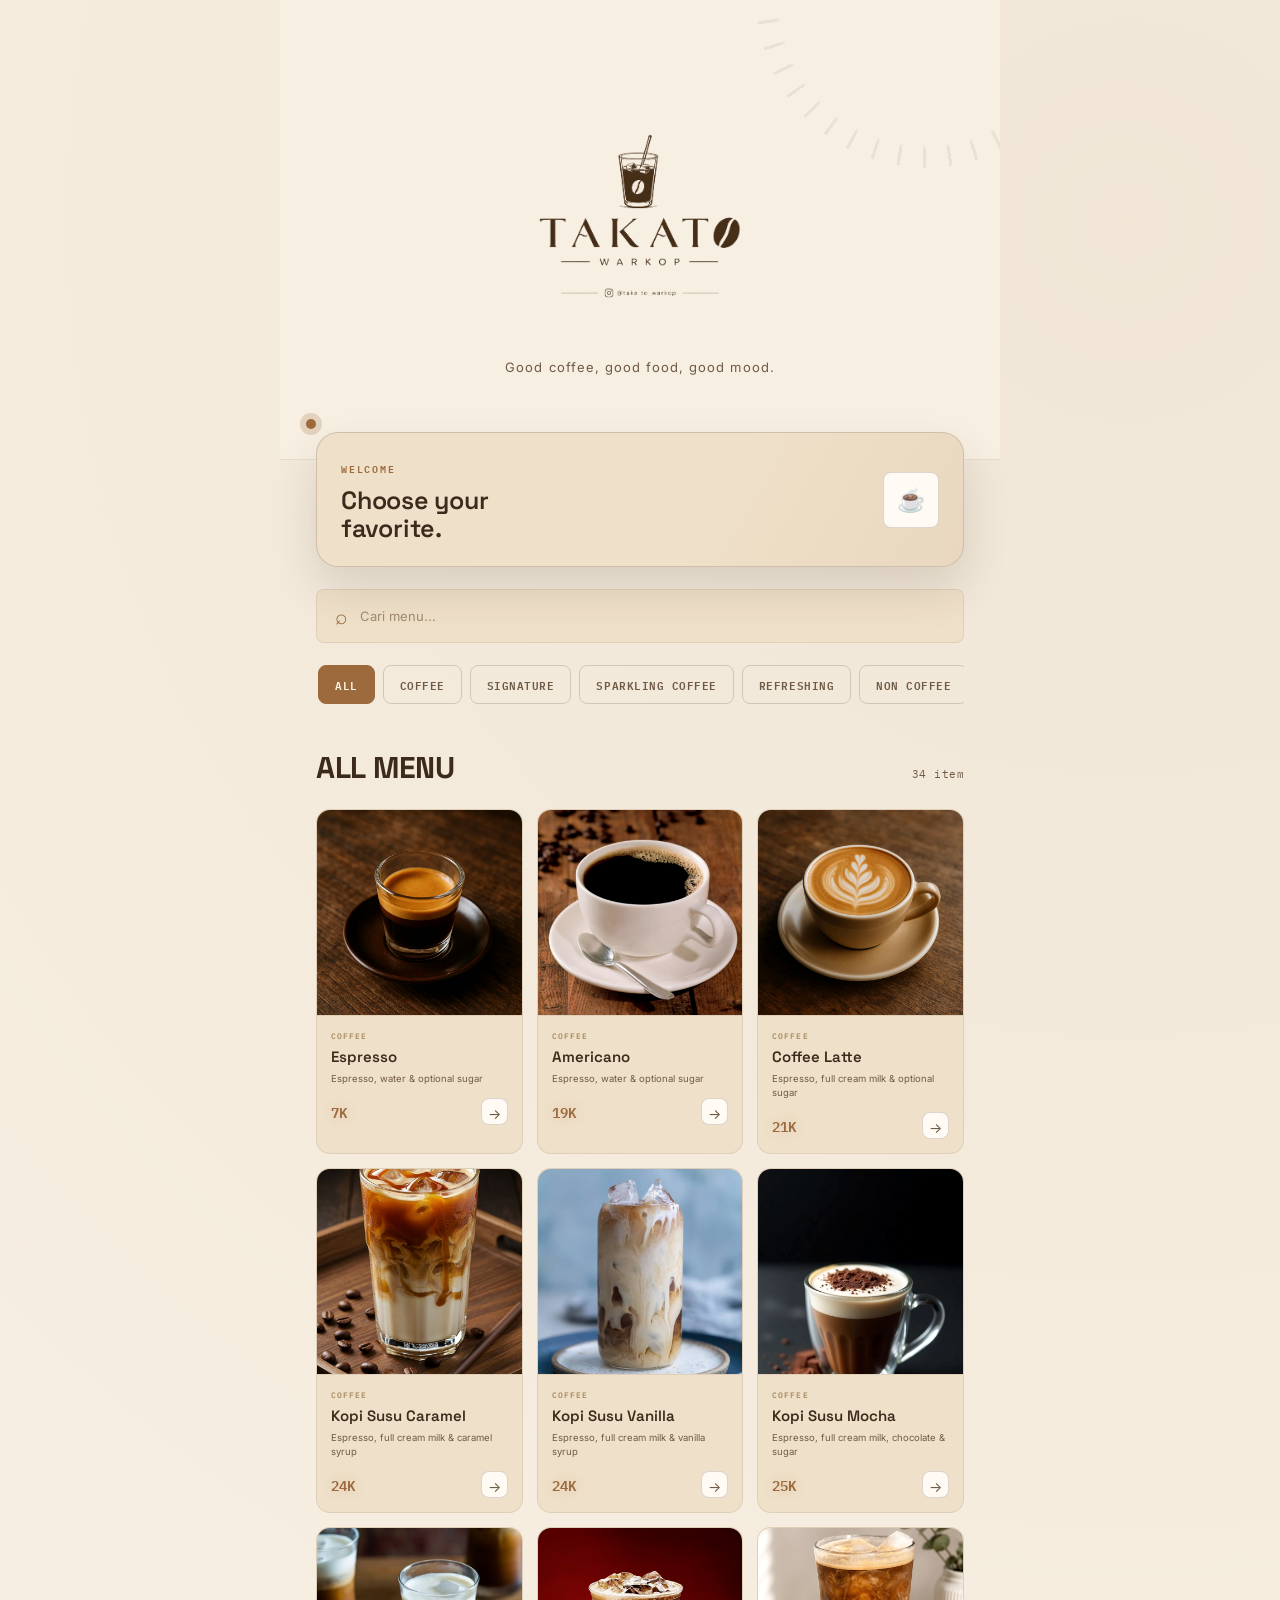
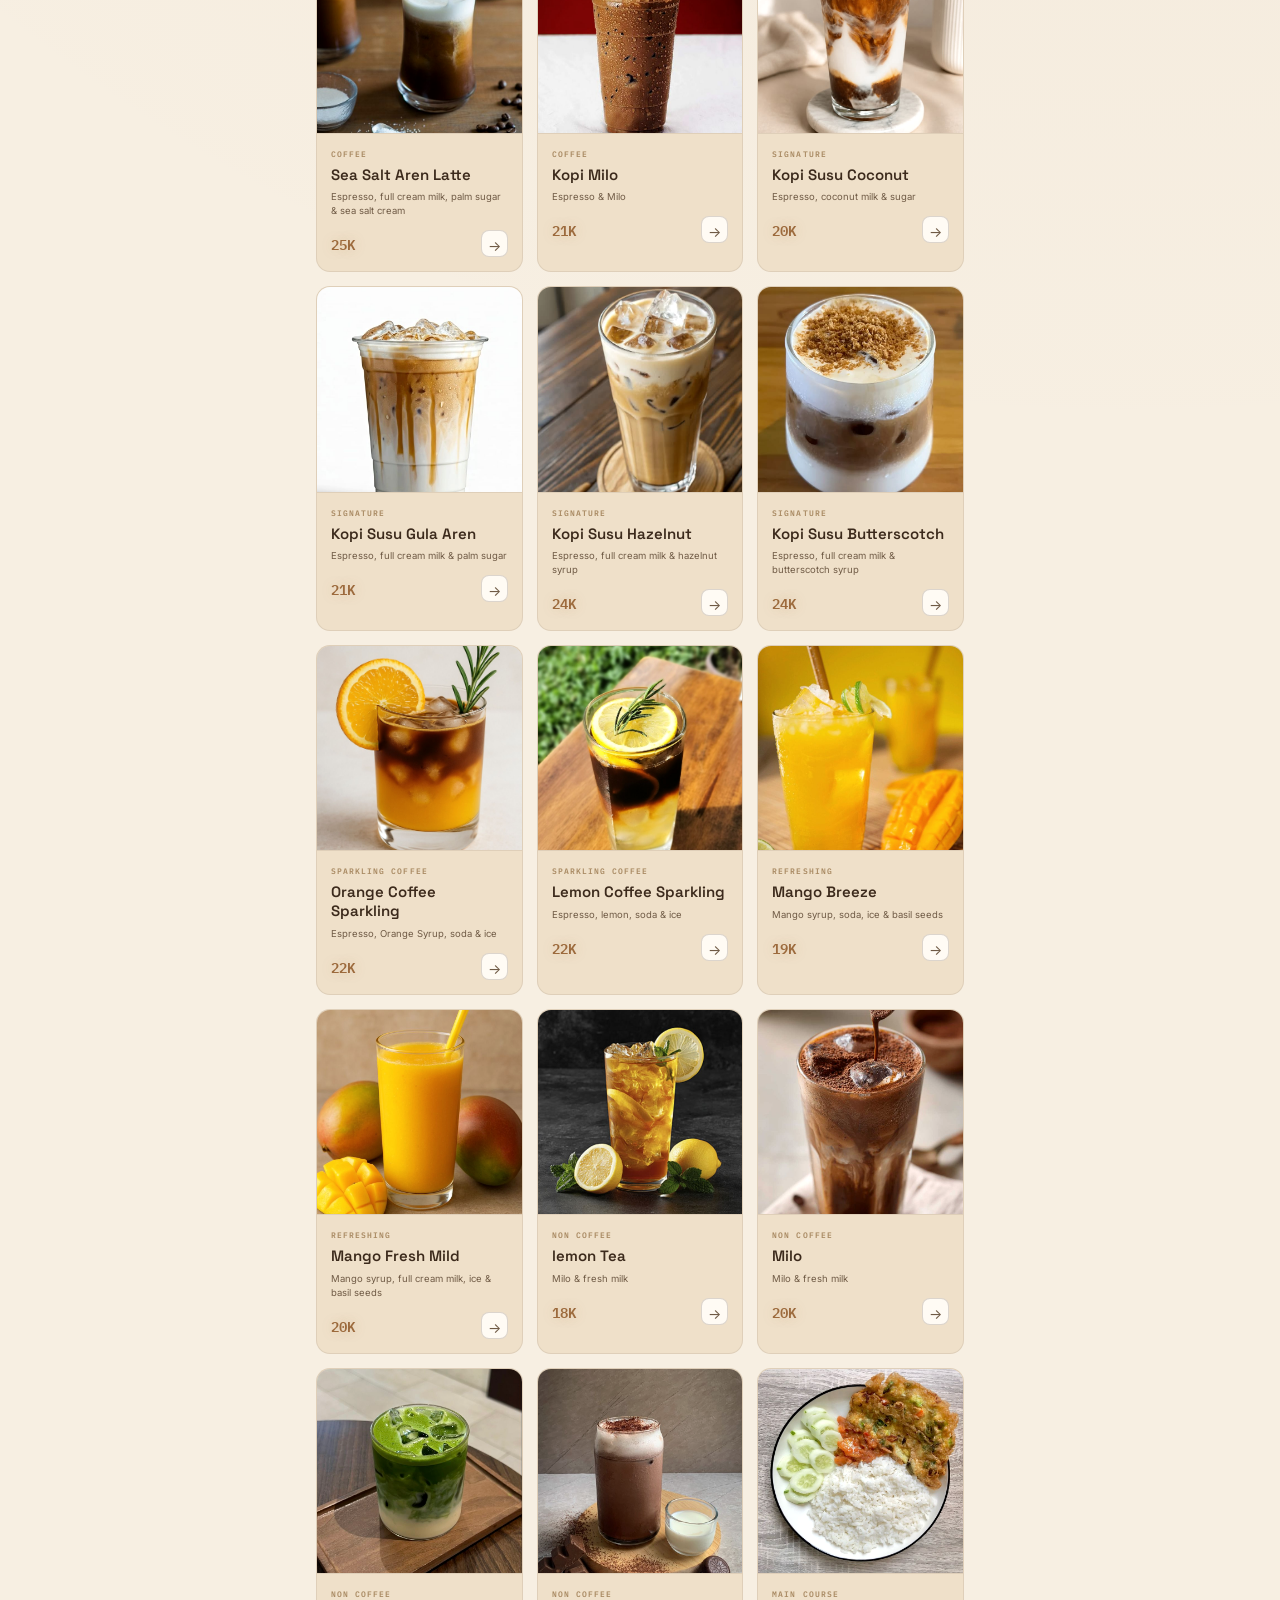
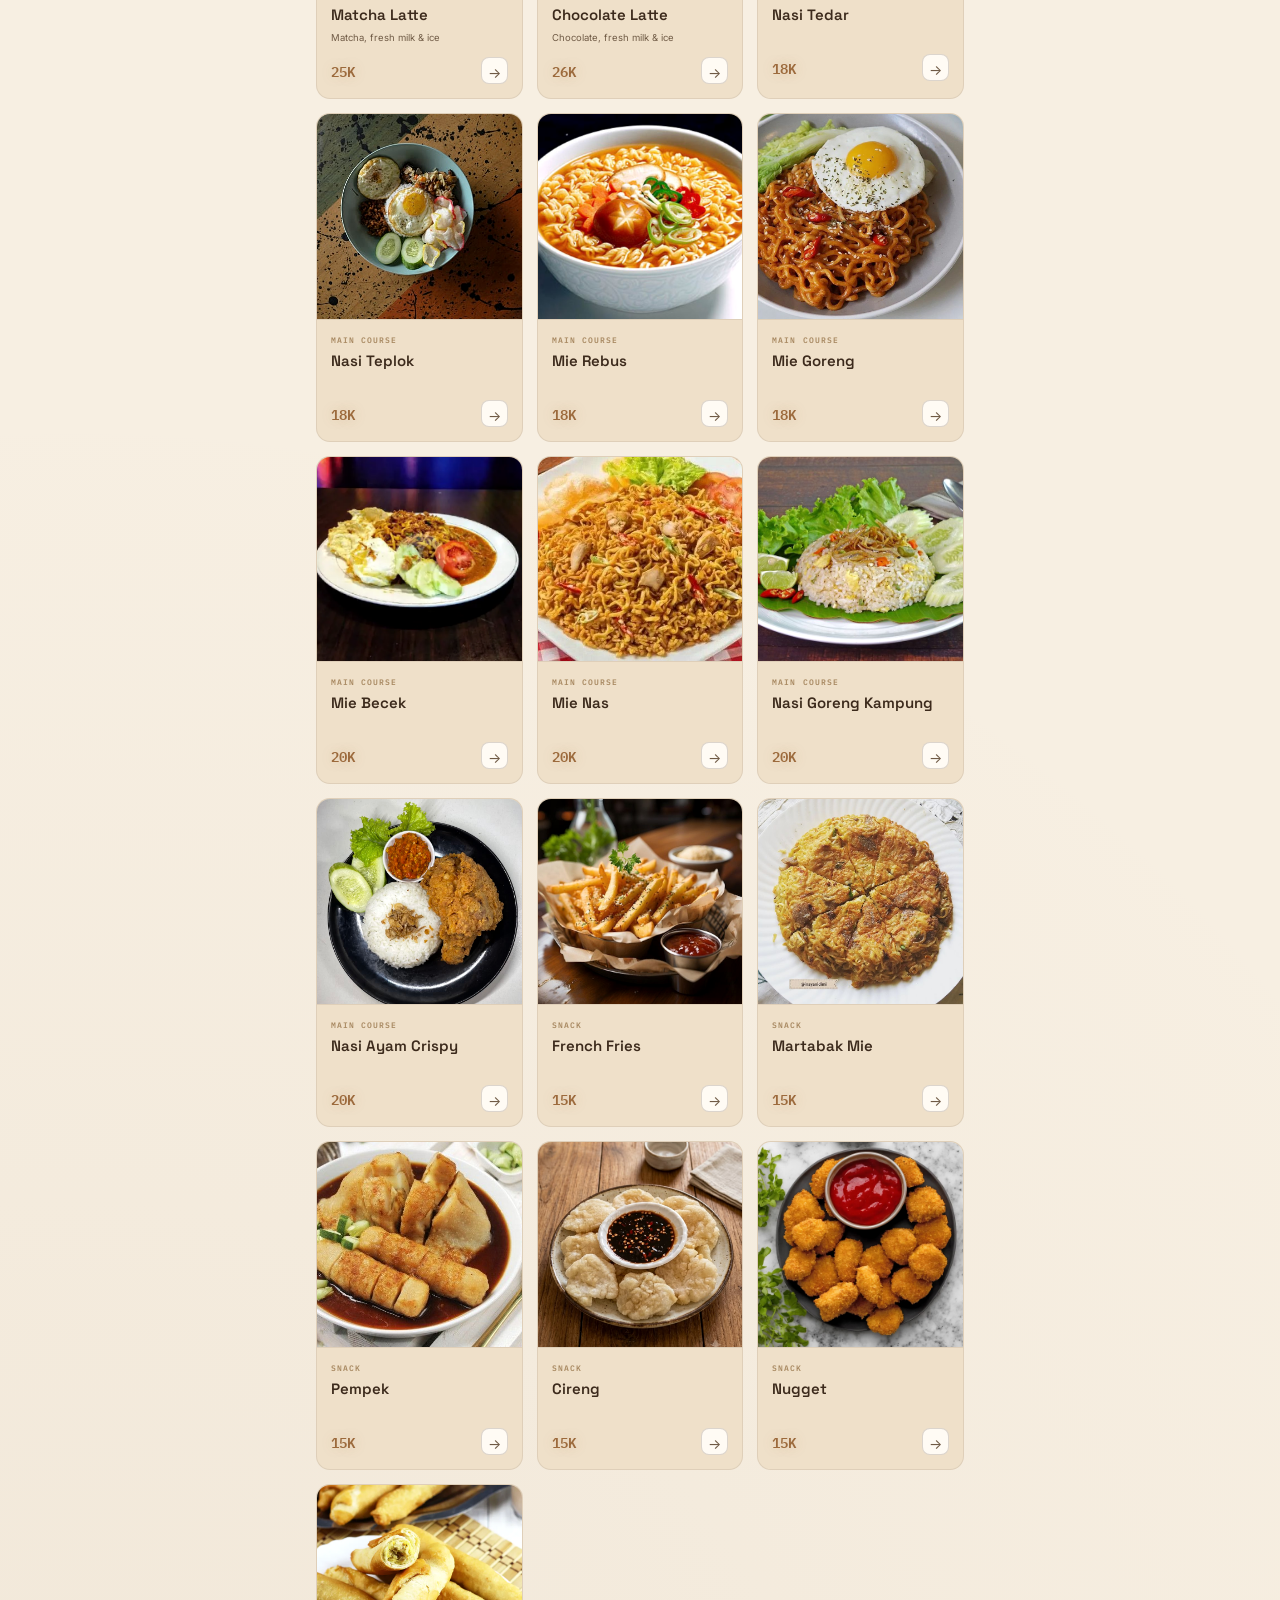
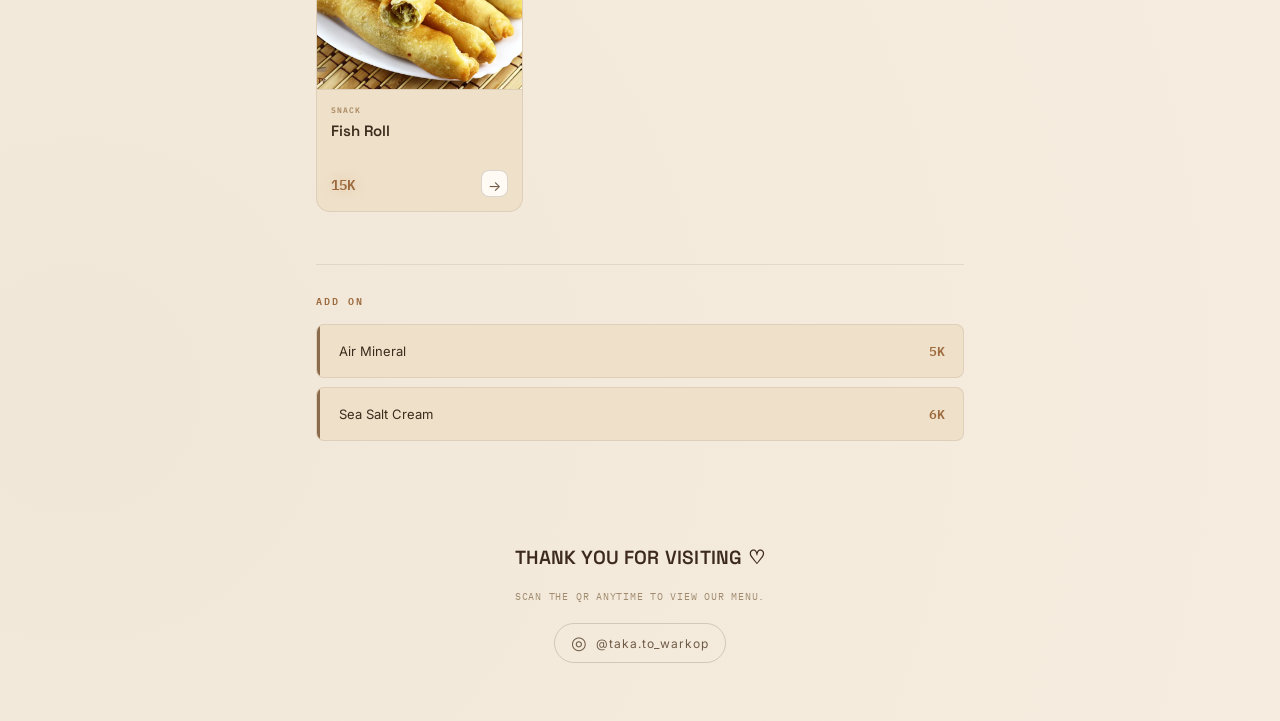
==== commit 01205a80: "update index" ====
--- a/index.html
+++ b/index.html
@@ -103,6 +103,13 @@
 
       <button
         class="category-btn"
+        data-category="sparkling-coffee"
+      >
+        Sparkling Coffee
+      </button>
+
+      <button
+        class="category-btn"
         data-category="refreshing"
       >
         Refreshing
@@ -138,7 +145,6 @@
       <div class="section-heading">
 
         <div>
-          <span class="section-number">01</span>
 
           <h2 id="sectionTitle">
             Coffee
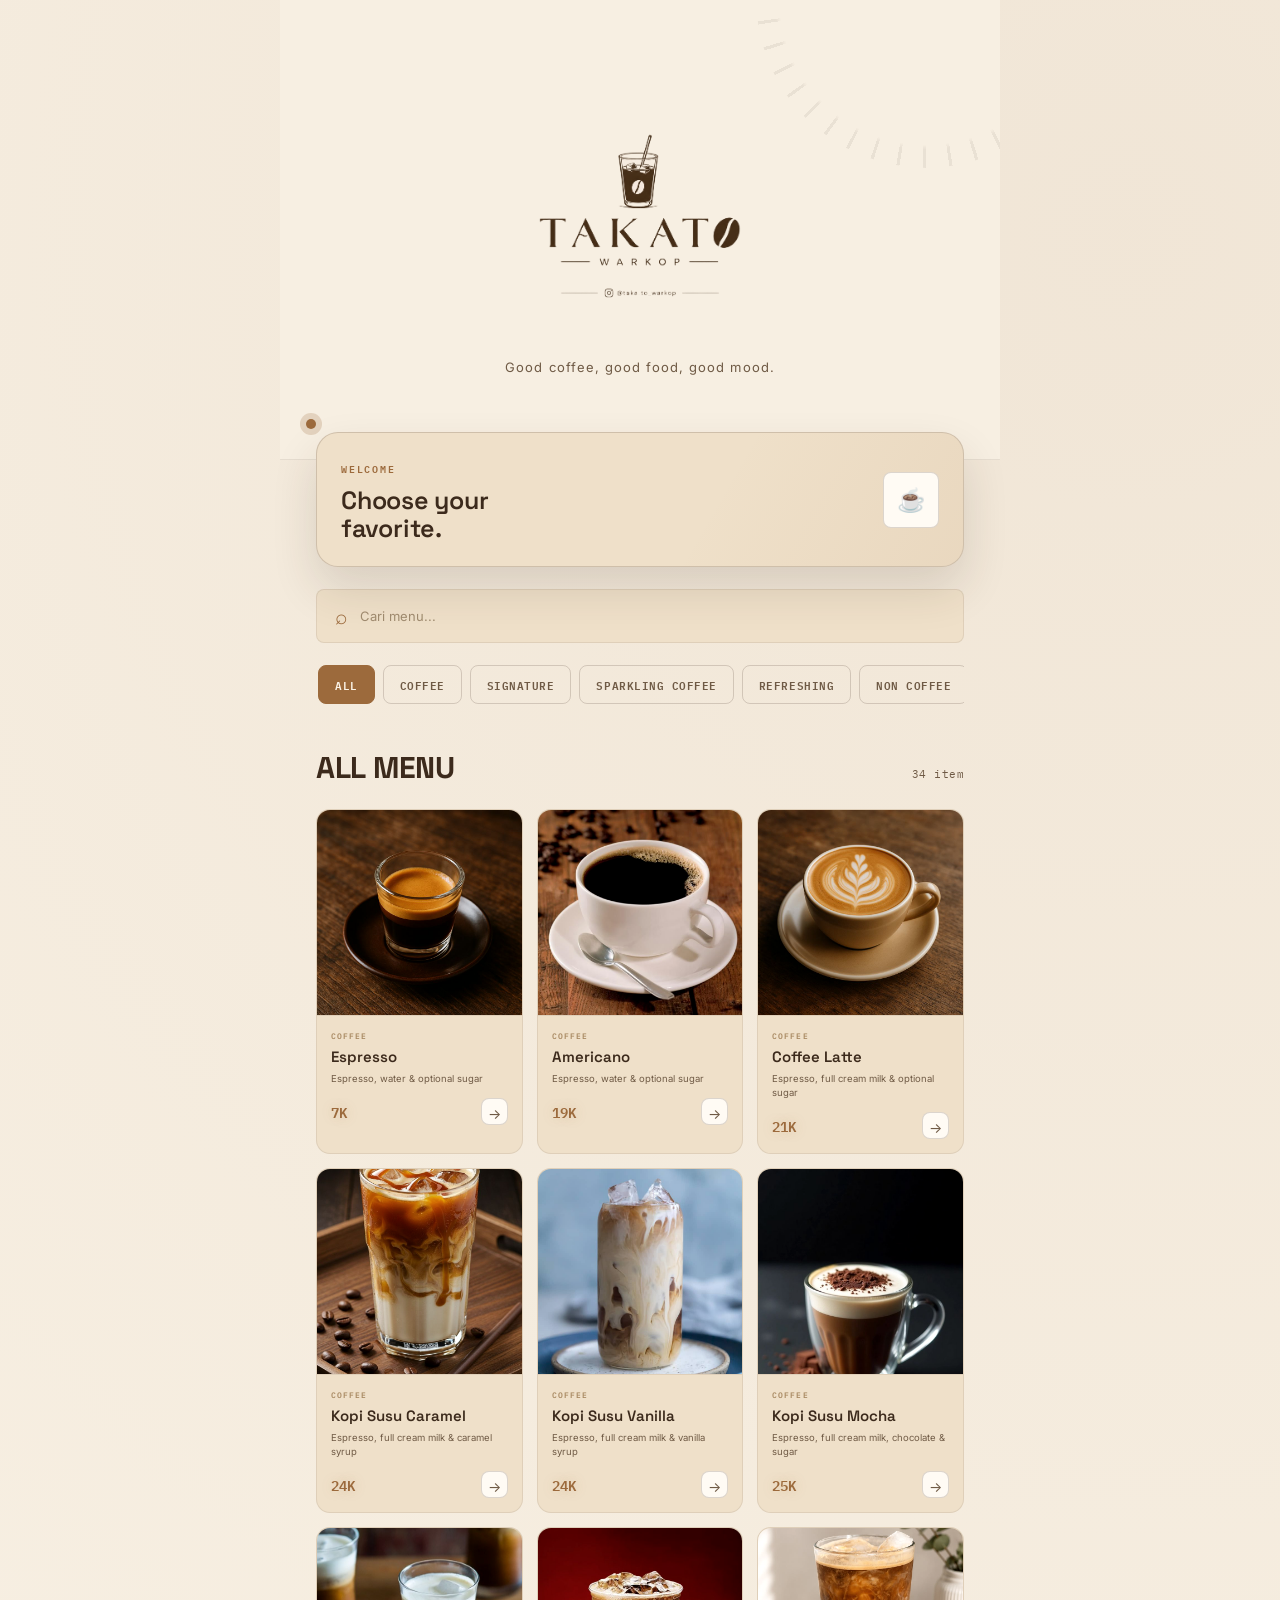
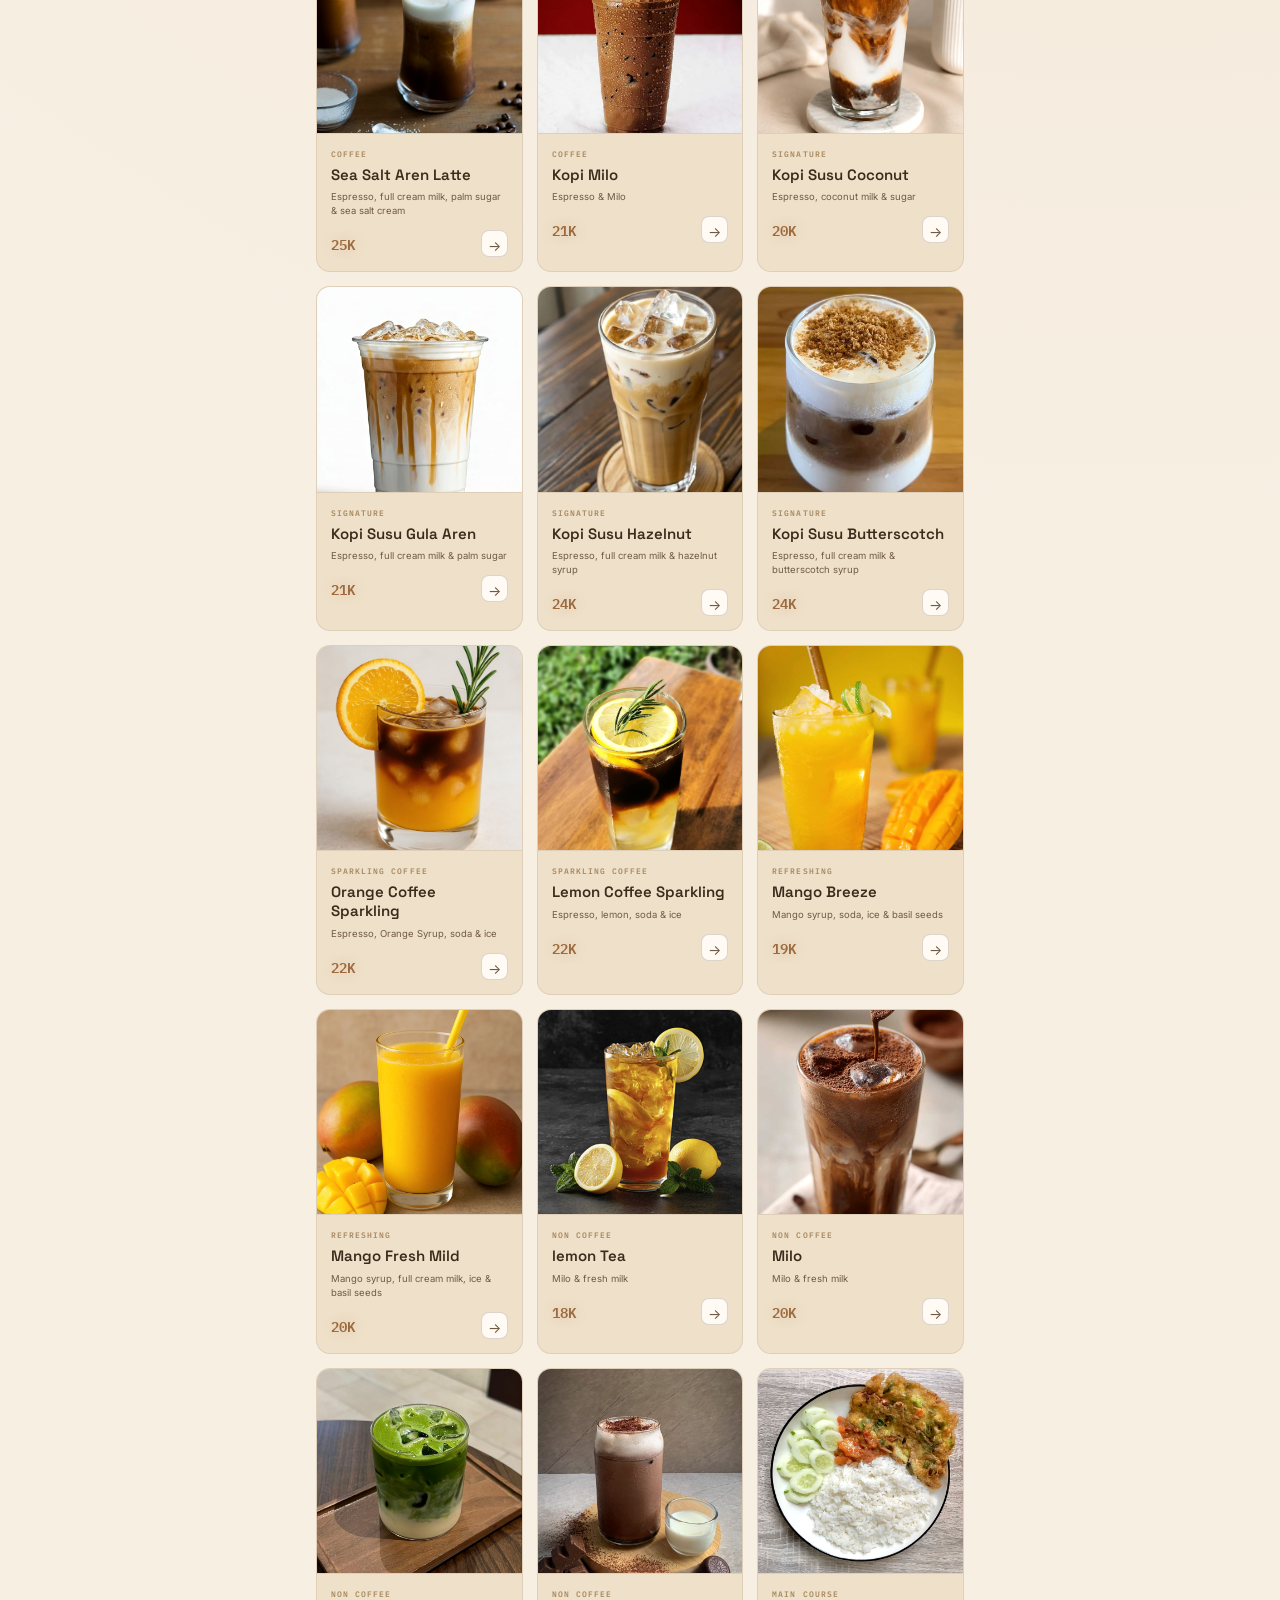
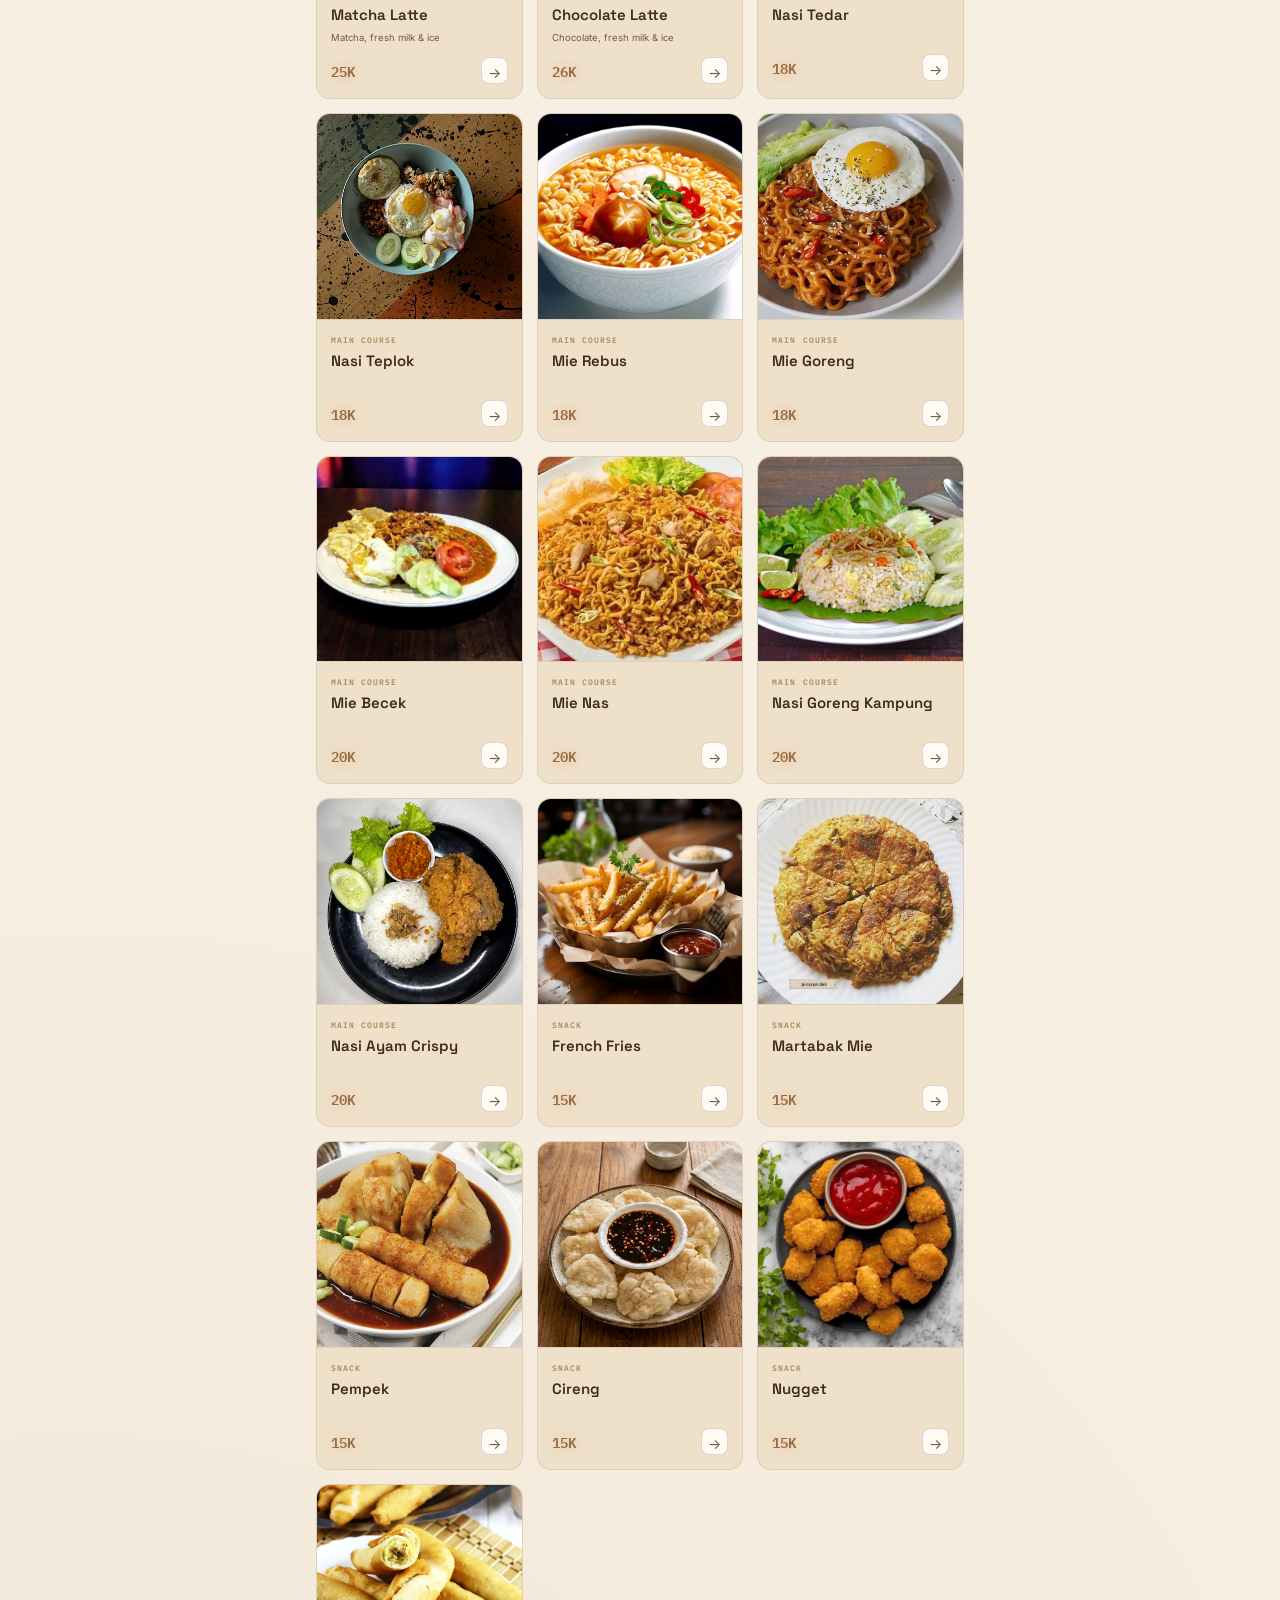
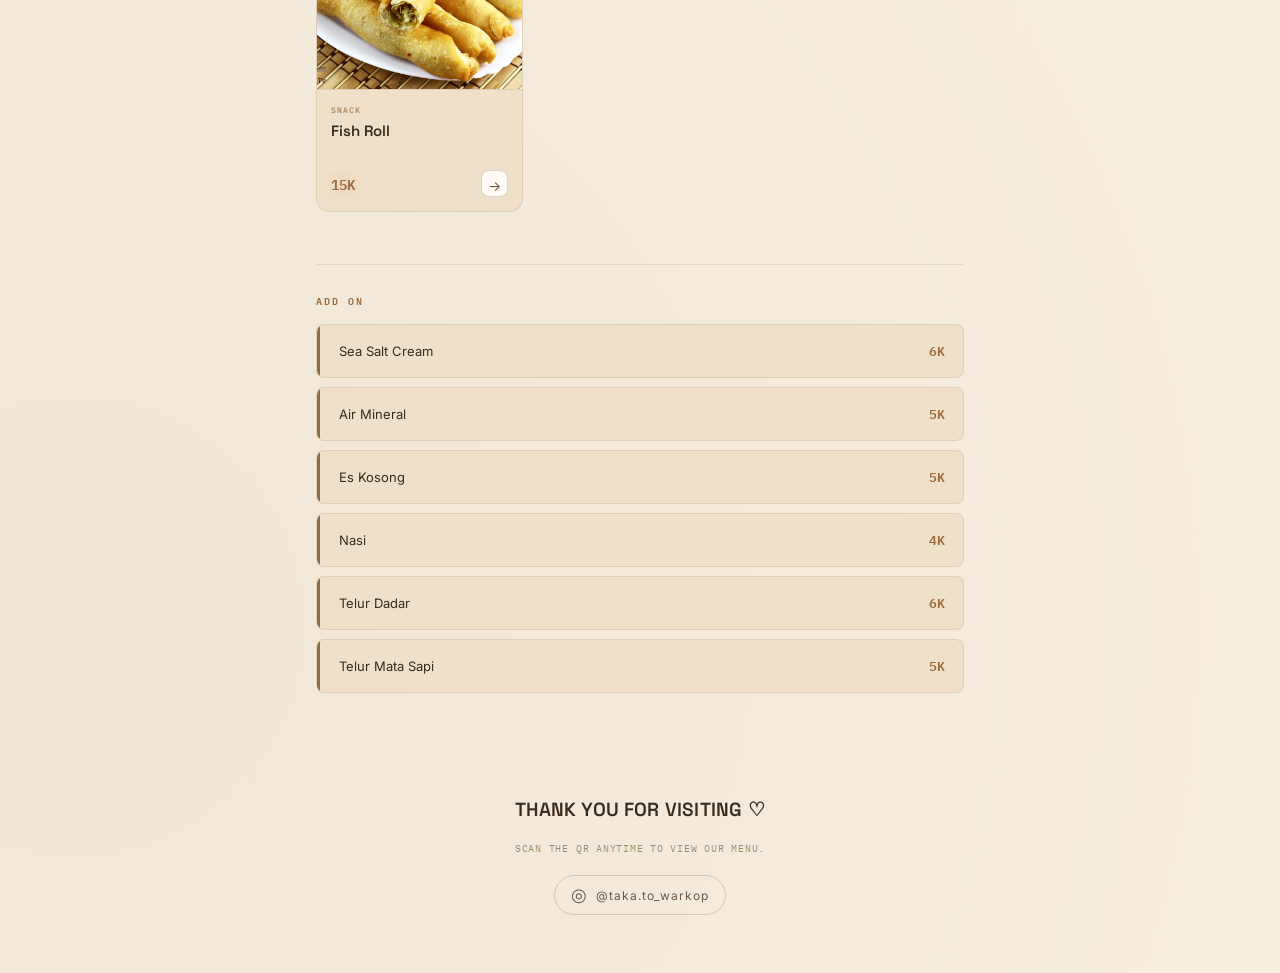
==== commit db0a80b8: "update index" ====
--- a/index.html
+++ b/index.html
@@ -175,13 +175,33 @@
       </div>
 
       <div class="addon-item">
+        <span>Sea Salt Cream</span>
+        <strong>6K</strong>
+      </div>
+      
+      <div class="addon-item">
         <span>Air Mineral</span>
         <strong>5K</strong>
       </div>
 
       <div class="addon-item">
-        <span>Sea Salt Cream</span>
+        <span>Es Kosong</span>
+        <strong>5K</strong>
+      </div>
+
+      <div class="addon-item">
+        <span>Nasi</span>
+        <strong>4K</strong>
+      </div>
+
+      <div class="addon-item">
+        <span>Telur Dadar</span>
         <strong>6K</strong>
+      </div>
+
+      <div class="addon-item">
+        <span>Telur Mata Sapi</span>
+        <strong>5K</strong>
       </div>
 
     </section>
